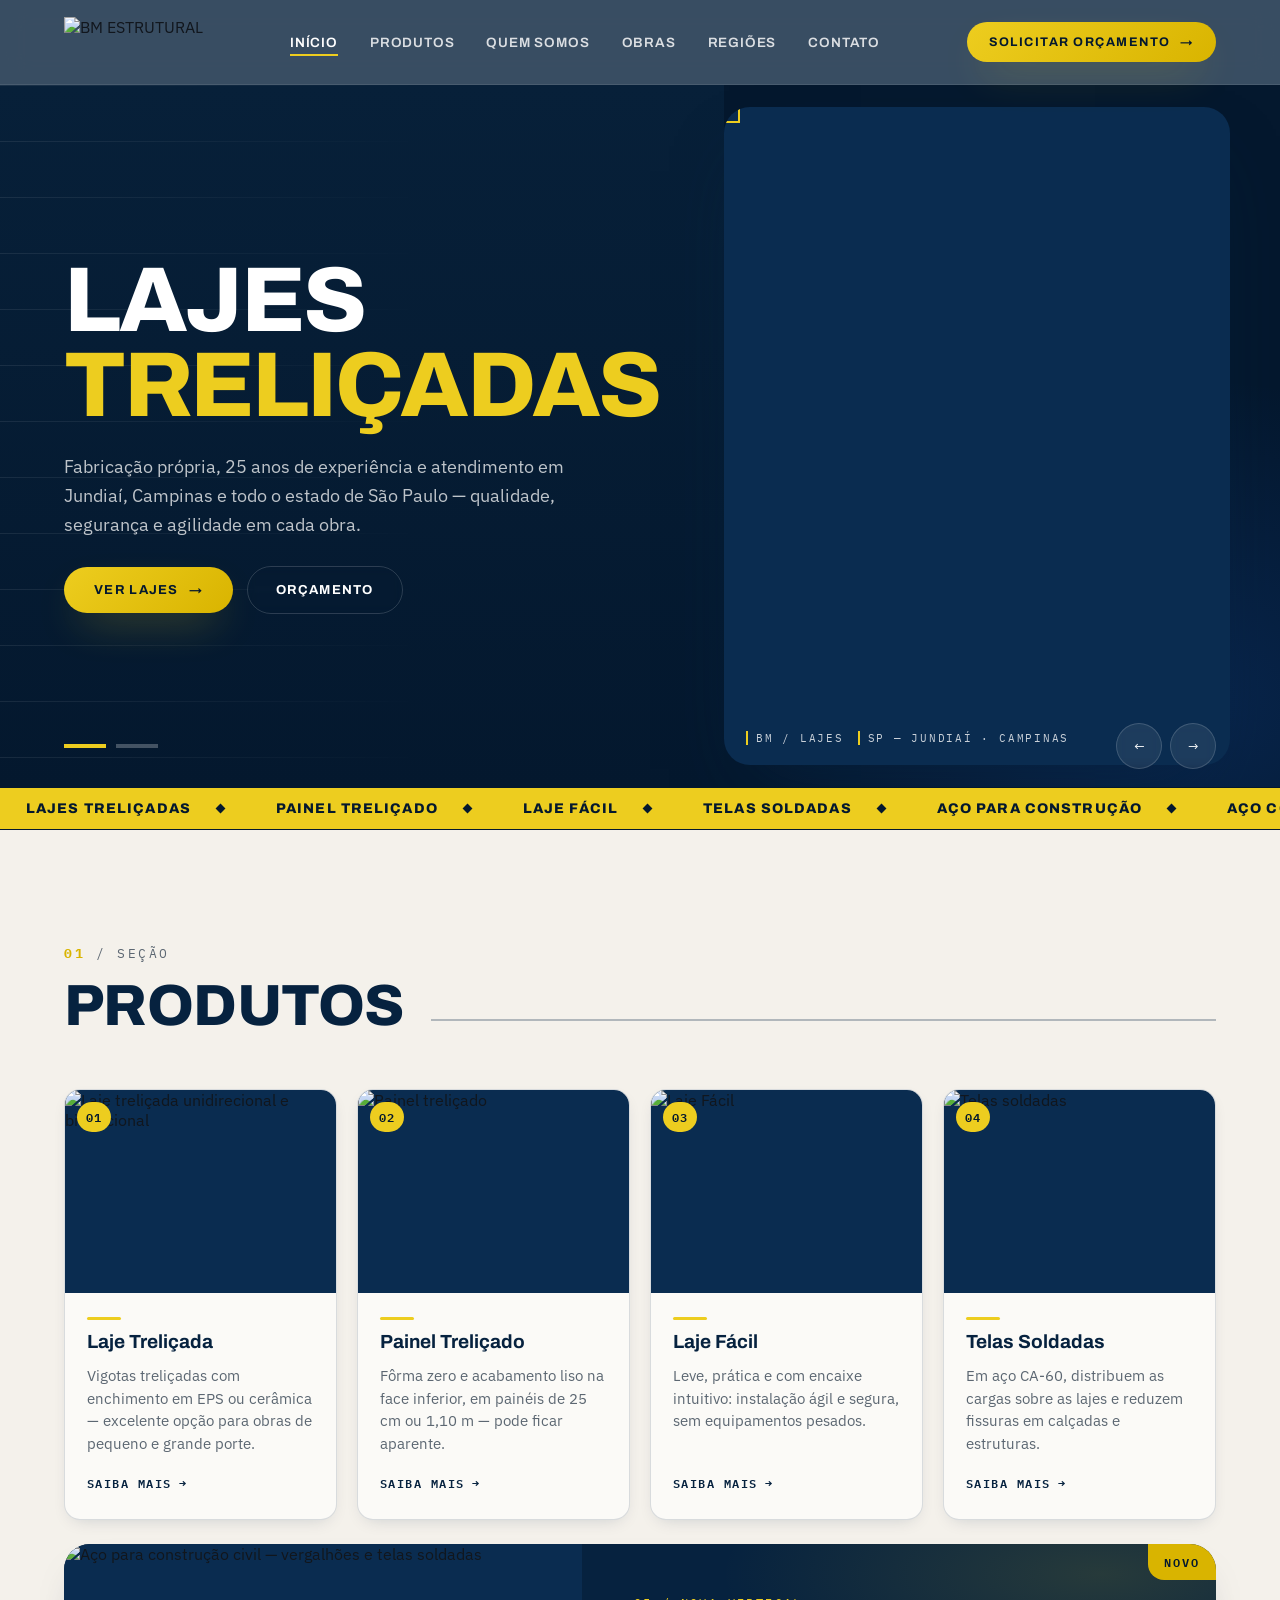
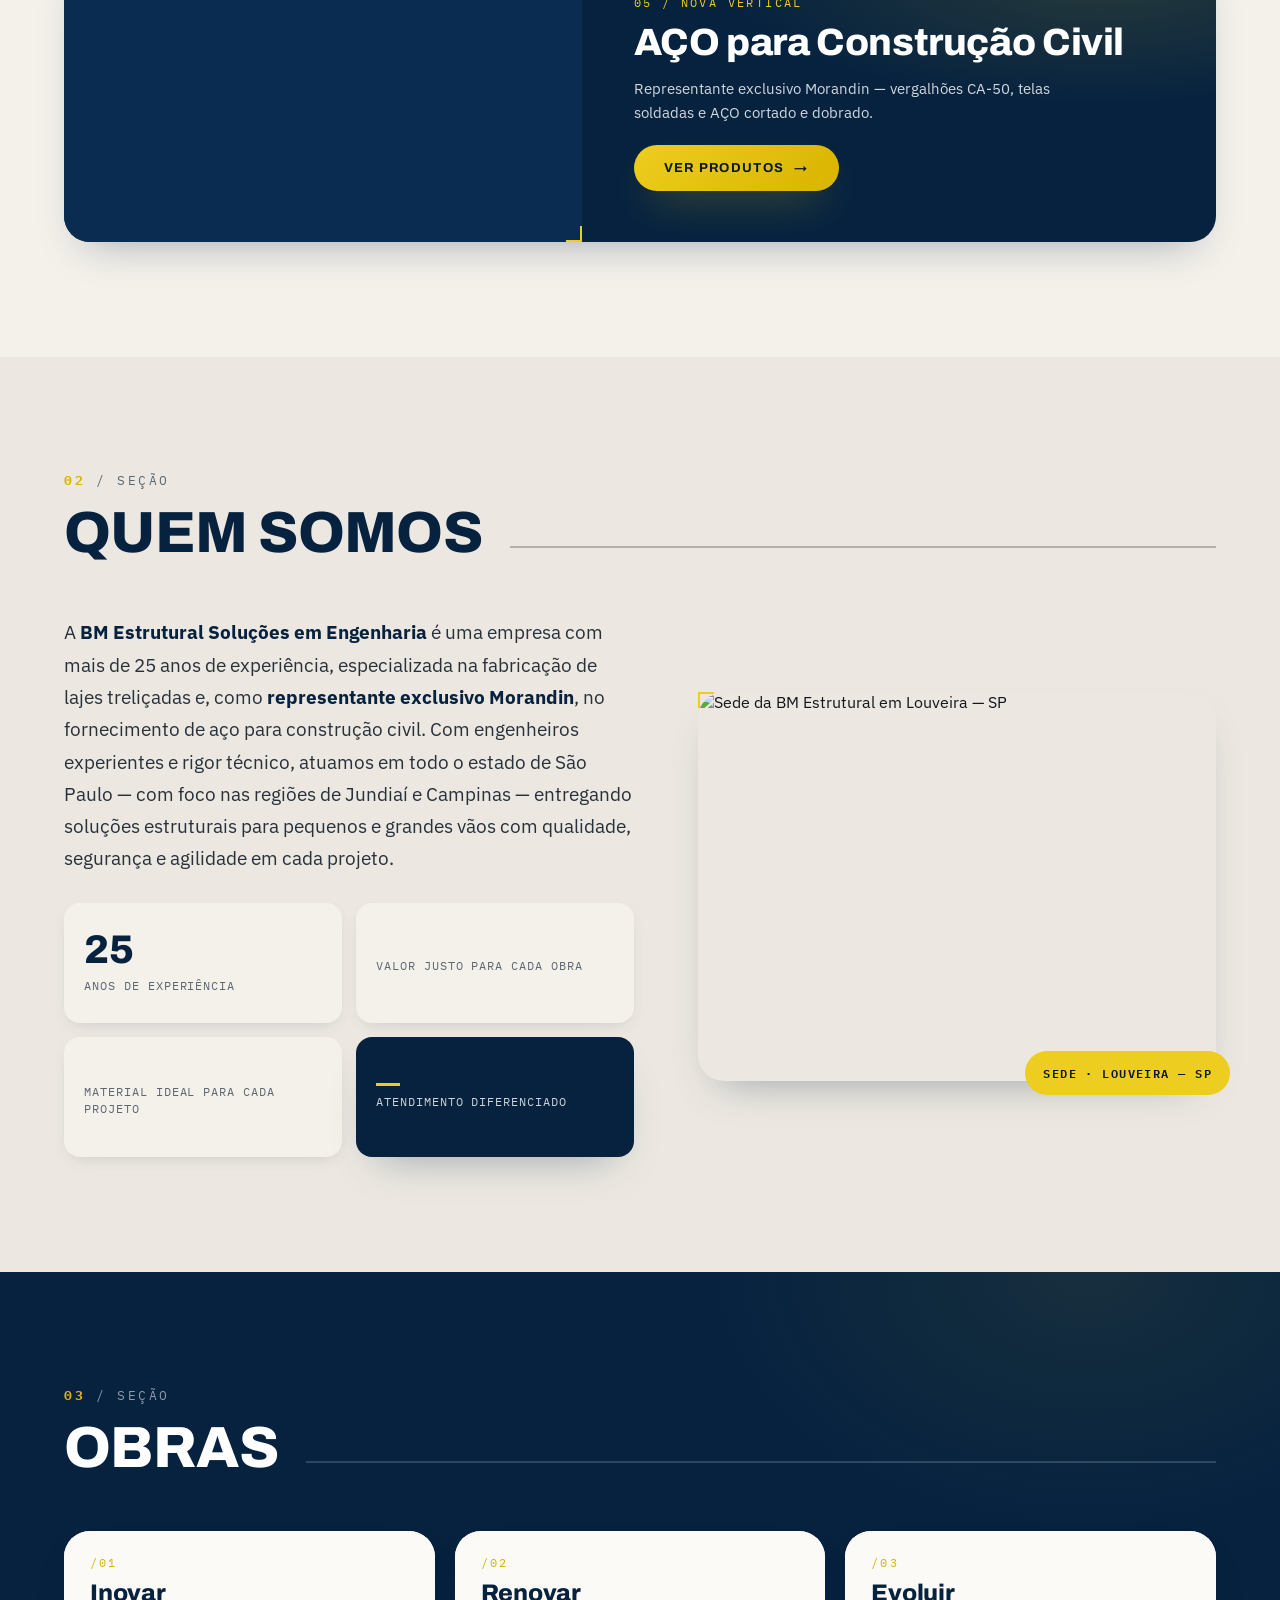
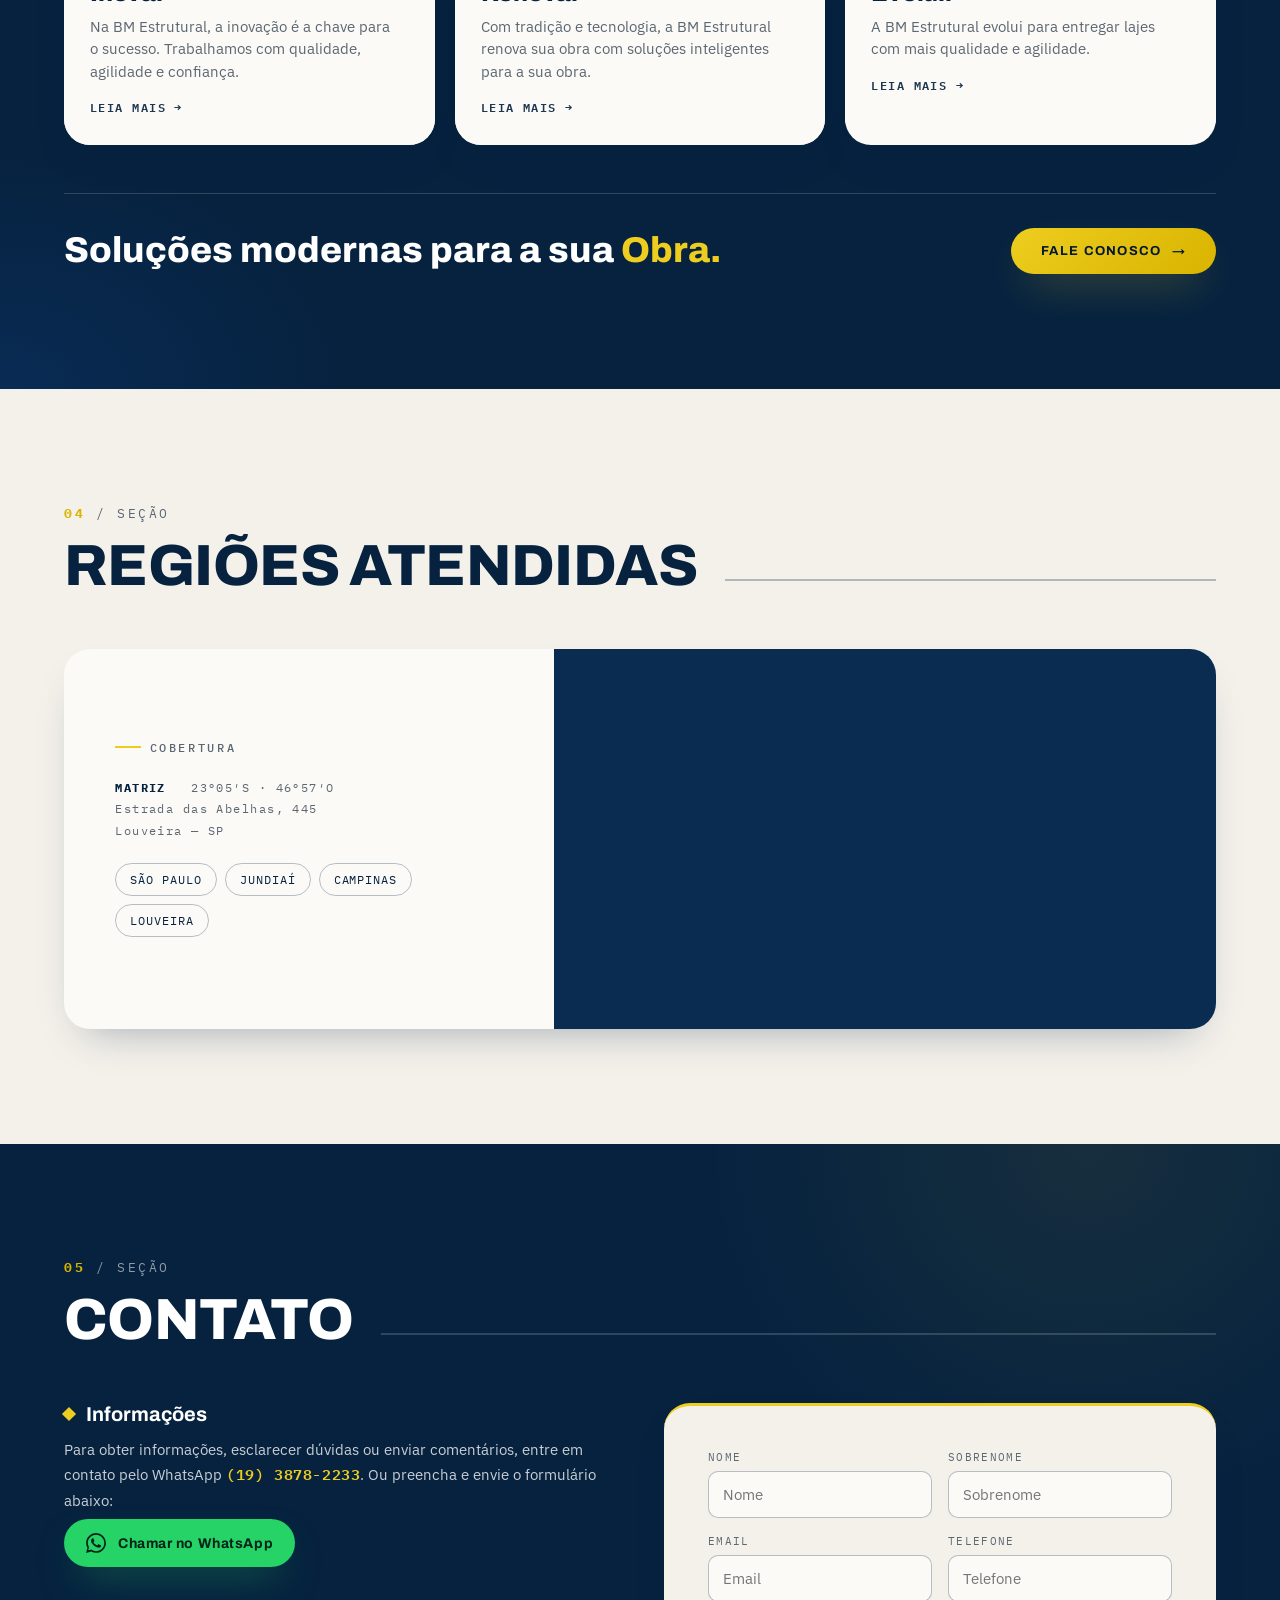
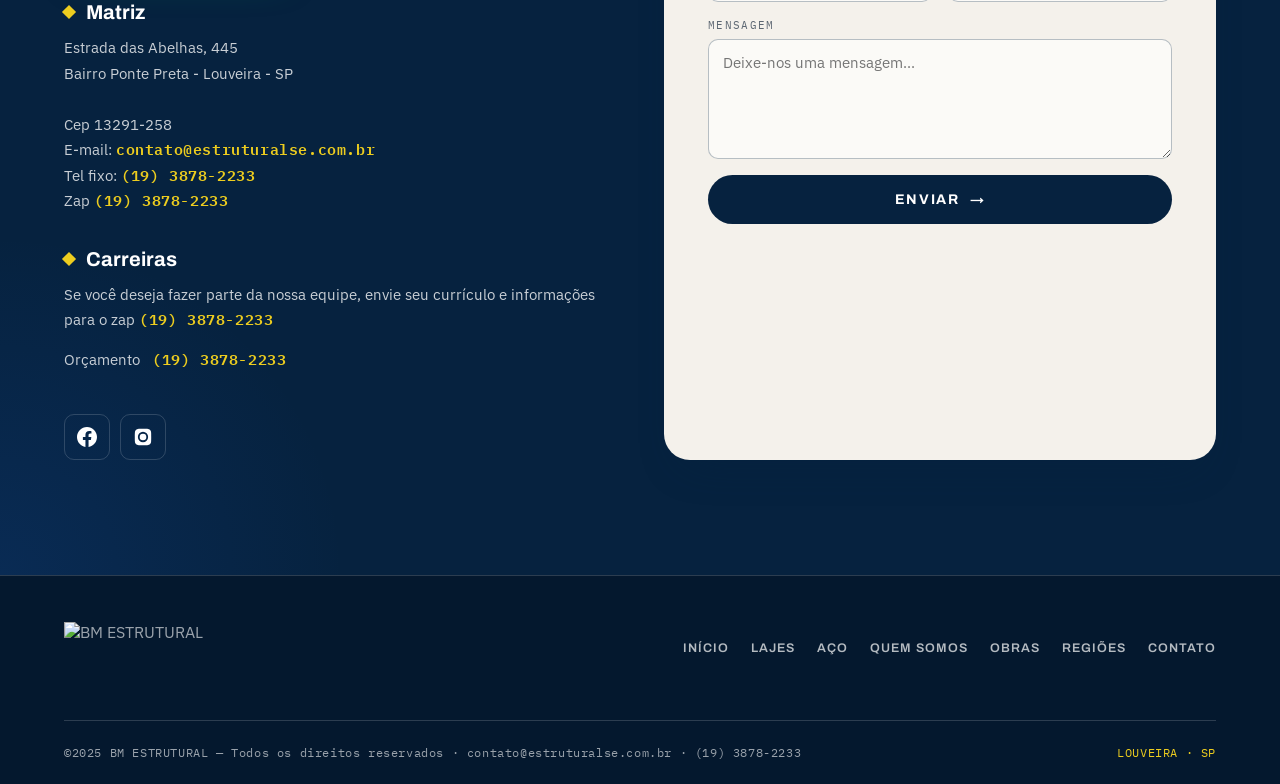
==== index.html @ cdf226da "Refactor code structure for improved readability and maintainability" ====
<!DOCTYPE html>
<html lang="pt">
<head>
<meta charset="utf-8">
<meta name="viewport" content="width=device-width, initial-scale=1">
<title>BM Estrutural | Lajes e Aço para Construção Civil — Jundiaí e Campinas</title>
<meta name="description" content="BM Estrutural Soluções em Engenharia: 25 anos fabricando lajes treliçadas e representante exclusivo Morandin de aço para construção civil. Atendimento em todo o estado de São Paulo, com foco em Jundiaí e Campinas.">
<link rel="preconnect" href="https://fonts.googleapis.com">
<link rel="preconnect" href="https://fonts.gstatic.com" crossorigin>
<link href="https://fonts.googleapis.com/css2?family=Archivo:wght@400;500;600;700;800;900&family=Archivo+Expanded:wght@700;800;900&family=IBM+Plex+Mono:wght@400;500;600&family=IBM+Plex+Sans:wght@400;500;600;700&display=swap" rel="stylesheet">
<link rel="stylesheet" href="styles/style.css">
<style>
/* ============================================================
   ESTILOS DA HOME (index) — em <style> para não tocar style.css
   ============================================================ */

/* ---- HERO com vídeo full-screen ---- */
.hero-video{
  position:relative;
  min-height:100vh;
  min-height:100svh;
  display:flex;
  align-items:center;
  overflow:hidden;
  background:var(--navy-900);
}
.hero-bg-video{
  position:absolute;
  inset:0;
  width:100%;
  height:100%;
  object-fit:cover;
  filter:saturate(0.75) brightness(0.7);
}
.hero-overlay{
  position:absolute;
  inset:0;
  background:linear-gradient(
    180deg,
    rgba(4,24,46,0.55) 0%,
    rgba(4,24,46,0.72) 60%,
    rgba(4,24,46,0.90) 100%
  );
}
.hero-content{
  position:relative;
  z-index:2;
  color:#fff;
  display:flex;
  flex-direction:column;
  gap:22px;
  padding-block:clamp(80px,12vh,140px);
}
.hero-badge{
  font-family:var(--mono);
  font-size:12px;
  font-weight:600;
  letter-spacing:.22em;
  text-transform:uppercase;
  color:var(--yellow);
  display:inline-flex;
  align-items:center;
  gap:10px;
}
.hero-badge::before{
  content:"";
  width:28px;
  height:2px;
  background:var(--yellow);
}
.hero-title{
  font-family:var(--display);
  font-weight:800;
  font-size:clamp(42px,7.5vw,100px);
  line-height:.92;
  letter-spacing:-.02em;
  max-width:14ch;
}
.hero-title .hl{ color:var(--yellow); }
.hero-sub{
  font-size:clamp(16px,1.6vw,19px);
  line-height:1.65;
  color:rgba(255,255,255,.78);
  max-width:50ch;
}
.hero-actions{
  display:flex;
  flex-wrap:wrap;
  gap:14px;
  margin-top:8px;
}
@media (max-width:560px){
  .hero-title{ font-size:clamp(36px,12vw,56px); }
}

/* ---- OBRAS: imagem no topo + texto em fundo claro abaixo ---- */
.on-navy .obra{
  background:var(--paper);
  border-radius:var(--r-lg);
  overflow:hidden;
  min-height:auto;
  display:flex;
  flex-direction:column;
  align-items:stretch;
  box-shadow:var(--sh-md);
}
.obra-img{
  position:relative;
  aspect-ratio:3/4;
  overflow:hidden;
  background:var(--navy-700);
}
.obra-img img{
  position:absolute;
  inset:0;
  width:100%;
  height:100%;
  object-fit:cover;
  filter:saturate(0.9);
  transition:transform .7s cubic-bezier(.2,.7,.2,1);
}
.obra:hover .obra-img img{ transform:scale(1.06); }
.on-navy .obra::after{ display:none; }
.on-navy .obra-body{
  position:static;
  background:var(--paper);
  color:var(--ink);
  padding:24px 26px 28px;
  gap:10px;
}
.on-navy .obra-body .n{ color:var(--yellow-deep); }
.on-navy .obra-body h3{ color:var(--navy); font-size:24px; }
.on-navy .obra-body p{ color:var(--muted); }
.on-navy .obra-body .more{ color:var(--navy); }
.on-navy .obra-body .more:hover{ color:var(--yellow-deep); }
</style>
</head>
<body>

<!-- ============================ HEADER ============================ -->
<header class="site-header" id="top">
  <div class="wrap header-inner">
    <a class="brand" href="index.html" aria-label="BM Estrutural">
      <img src="https://static.wixstatic.com/media/e9aa01_ae47d8bda54545b3a6e85fc1d8172524~mv2.png/v1/fill/w_350,h_192,al_c,q_85,enc_avif,quality_auto/LOGO%20SITE_SEM_FUNDO.png" alt="BM ESTRUTURAL">
    </a>
    <nav class="nav" id="nav">
      <a href="#top" class="active">INÍCIO</a>
      <a href="#produtos">PRODUTOS</a>
      <a href="#quem-somos">QUEM SOMOS</a>
      <a href="#obras">OBRAS</a>
      <a href="#regioes">REGIÕES</a>
      <a href="#contato">CONTATO</a>
    </nav>
    <a class="header-cta" href="https://wa.me/551938782233" target="_blank" rel="noopener">Solicitar Orçamento <span>&rarr;</span></a>
    <button class="burger" id="burger" aria-label="Menu"><span></span><span></span><span></span></button>
  </div>
</header>

<!-- mobile nav -->
<div class="mnav" id="mnav">
  <button class="mclose" id="mclose" aria-label="Fechar">&times;</button>
  <a href="#top">INÍCIO</a>
  <a href="#produtos">PRODUTOS</a>
  <a href="lajes.html">LAJES</a>
  <a href="aco.html">AÇO</a>
  <a href="#quem-somos">QUEM SOMOS</a>
  <a href="#obras">OBRAS</a>
  <a href="#regioes">REGIÕES</a>
  <a href="#contato">CONTATO</a>
  <a class="cta-line" href="https://wa.me/551938782233" target="_blank" rel="noopener">Solicitar Orçamento &rarr;</a>
</div>

<!-- ============================ BANNER ROLÁVEL ============================ -->
<section class="banner" id="banner">
  <div class="banner-track" id="track">

    <!-- SLIDE 1 — LAJES -->
    <div class="slide">
      <div class="slide-grid">
        <div class="slide-copy">
          <h1 class="slide-title">LAJES <span class="hl">TRELIÇADAS</span></h1>
          <p class="slide-sub">Fabricação própria, 25 anos de experiência e atendimento em Jundiaí, Campinas e todo o estado de São Paulo — qualidade, segurança e agilidade em cada obra.</p>
          <div class="slide-actions">
            <a class="btn-solid" href="lajes.html">Ver Lajes <span>&rarr;</span></a>
            <a class="btn-ghost" href="https://wa.me/551938782233" target="_blank" rel="noopener">Orçamento</a>
          </div>
        </div>
        <div class="slide-media ticks">
          <video
            class="slide-video"
            src="https://video.wixstatic.com/video/e9aa01_0ead27b3e69540c485024ad9b81a75a0/720p/mp4/file.mp4"
            autoplay muted loop playsinline
            poster="https://static.wixstatic.com/media/e9aa01_7f2531a2b18946e8a5536e801b9fc29f~mv2.jpg/v1/fill/w_1200,h_900,al_c,q_85,enc_avif,quality_auto/laje-trelicada-unidirecional-e-bidirecional-03.jpg"
          ></video>
          <div class="frame-meta"><span>BM / LAJES</span><span>SP — JUNDIAÍ · CAMPINAS</span></div>
        </div>
      </div>
    </div>

    <!-- SLIDE 2 — AÇO -->
    <div class="slide">
      <div class="slide-grid">
        <div class="slide-copy">
          <h1 class="slide-title">AÇO PARA <span class="hl">CONSTRUÇÃO CIVIL</span></h1>
          <p class="slide-sub">Representante exclusivo Morandin — vergalhões, telas soldadas e aço cortado e dobrado, entregues na sua obra com qualidade certificada.</p>
          <div class="slide-actions">
            <a class="btn-solid" href="aco.html">Ver Produtos de AÇO <span>&rarr;</span></a>
            <a class="btn-ghost" href="https://wa.me/551938782233" target="_blank" rel="noopener">Orçamento</a>
          </div>
        </div>
        <div class="slide-media ticks">
          <img src="https://static.wixstatic.com/media/e9aa01_6ea87fe0ab0b43cab3aceae7ac2d3e5d~mv2.jpg/v1/fill/w_1200,h_900,al_c,q_85,enc_avif,quality_auto/team-image4.jpg" alt="Telas soldadas e aço para construção civil">
          <div class="frame-meta"><span>BM / AÇO</span><span>REPRESENTANTE MORANDIN</span></div>
        </div>
      </div>
    </div>

  </div>

  <div class="banner-ui">
    <div class="dots" id="dots">
      <button class="dot active" data-i="0" aria-label="Slide 1"></button>
      <button class="dot" data-i="1" aria-label="Slide 2"></button>
    </div>
    <div class="arrows">
      <button class="arrow" id="prev" aria-label="Anterior">&larr;</button>
      <button class="arrow" id="next" aria-label="Próximo">&rarr;</button>
    </div>
  </div>
</section>

<!-- ticker -->
<div class="ticker" aria-hidden="true">
  <div class="ticker-track" id="ticker">
    <span>LAJES TRELIÇADAS</span><span>PAINEL TRELIÇADO</span><span>LAJE FÁCIL</span><span>TELAS SOLDADAS</span><span>AÇO PARA CONSTRUÇÃO</span><span>AÇO CORTADO E DOBRADO</span><span>25 ANOS DE EXPERIÊNCIA</span><span>REPRESENTANTE MORANDIN</span>
    <span>LAJES TRELIÇADAS</span><span>PAINEL TRELIÇADO</span><span>LAJE FÁCIL</span><span>TELAS SOLDADAS</span><span>AÇO PARA CONSTRUÇÃO</span><span>AÇO CORTADO E DOBRADO</span><span>25 ANOS DE EXPERIÊNCIA</span><span>REPRESENTANTE MORANDIN</span>
  </div>
</div>

<!-- ============================ PRODUTOS ============================ -->
<section class="sec on-concrete-2" id="produtos">
  <div class="wrap">
    <div class="sec-head">
      <div class="left">
        <span class="sec-idx"><b>01</b> / SEÇÃO</span>
        <h2 class="sec-title">PRODUTOS</h2>
      </div>
      <div class="sec-rule"></div>
    </div>

    <div class="prod-grid">
      <article class="prod reveal">
        <div class="prod-img"><span class="prod-num">01</span>
          <img src="https://static.wixstatic.com/media/e9aa01_7f2531a2b18946e8a5536e801b9fc29f~mv2.jpg/v1/fill/w_800,h_600,al_c,q_85,enc_avif,quality_auto/laje-trelicada-unidirecional-e-bidirecional-03.jpg" alt="Laje treliçada unidirecional e bidirecional"></div>
        <div class="prod-body">
          <h3>Laje Treliçada</h3>
          <p>Vigotas treliçadas com enchimento em EPS ou cerâmica — excelente opção para obras de pequeno e grande porte.</p>
          <a class="prod-link" href="lajes.html#laje-trelicada">Saiba mais <span class="ar">&rarr;</span></a>
        </div>
      </article>

      <article class="prod reveal d1">
        <div class="prod-img"><span class="prod-num">02</span>
          <img src="https://static.wixstatic.com/media/e9aa01_144fc9c06d66422a91927a9a026cbced~mv2.png/v1/fill/w_800,h_600,al_c,q_85,enc_avif,quality_auto/LAJE%20PAINEL.png" alt="Painel treliçado"></div>
        <div class="prod-body">
          <h3>Painel Treliçado</h3>
          <p>Fôrma zero e acabamento liso na face inferior, em painéis de 25 cm ou 1,10 m — pode ficar aparente.</p>
          <a class="prod-link" href="lajes.html#painel-trelicado">Saiba mais <span class="ar">&rarr;</span></a>
        </div>
      </article>

      <article class="prod reveal d2">
        <div class="prod-img"><span class="prod-num">03</span>
          <img src="https://static.wixstatic.com/media/e9aa01_2a4aef17c318401c83b389cd4fd10634~mv2.png/v1/fill/w_800,h_600,al_c,q_85,enc_avif,quality_auto/FACIL.png" alt="Laje Fácil"></div>
        <div class="prod-body">
          <h3>Laje Fácil</h3>
          <p>Leve, prática e com encaixe intuitivo: instalação ágil e segura, sem equipamentos pesados.</p>
          <a class="prod-link" href="lajes.html#laje-facil">Saiba mais <span class="ar">&rarr;</span></a>
        </div>
      </article>

      <article class="prod reveal d3">
        <div class="prod-img"><span class="prod-num">04</span>
          <img src="https://static.wixstatic.com/media/e9aa01_6ea87fe0ab0b43cab3aceae7ac2d3e5d~mv2.jpg/v1/fill/w_800,h_600,al_c,q_85,enc_avif,quality_auto/team-image4.jpg" alt="Telas soldadas"></div>
        <div class="prod-body">
          <h3>Telas Soldadas</h3>
          <p>Em aço CA-60, distribuem as cargas sobre as lajes e reduzem fissuras em calçadas e estruturas.</p>
          <a class="prod-link" href="lajes.html#telas">Saiba mais <span class="ar">&rarr;</span></a>
        </div>
      </article>
    </div>

    <!-- destaque: nova vertical AÇO -->
    <article class="prod-aco reveal">
      <span class="prod-badge">NOVO</span>
      <div class="prod-aco-media ticks">
        <img src="https://static.wixstatic.com/media/e9aa01_6ea87fe0ab0b43cab3aceae7ac2d3e5d~mv2.jpg/v1/fill/w_900,h_700,al_c,q_85,enc_avif,quality_auto/team-image4.jpg" alt="Aço para construção civil — vergalhões e telas soldadas">
      </div>
      <div class="prod-aco-body">
        <span class="prod-aco-idx">05 / NOVA VERTICAL</span>
        <h3>AÇO para Construção Civil</h3>
        <p>Representante exclusivo Morandin — vergalhões CA-50, telas soldadas e AÇO cortado e dobrado.</p>
        <a class="btn-solid" href="aco.html">Ver Produtos <span>&rarr;</span></a>
      </div>
    </article>
  </div>
</section>

<!-- ============================ QUEM SOMOS ============================ -->
<section class="sec" id="quem-somos">
  <div class="wrap">
    <div class="sec-head">
      <div class="left">
        <span class="sec-idx"><b>02</b> / SEÇÃO</span>
        <h2 class="sec-title">QUEM SOMOS</h2>
      </div>
      <div class="sec-rule"></div>
    </div>

    <div class="about-grid">
      <div class="about-copy">
        <p class="lead reveal">A <b>BM Estrutural Soluções em Engenharia</b> é uma empresa com mais de 25 anos de experiência, especializada na fabricação de lajes treliçadas e, como <b>representante exclusivo Morandin</b>, no fornecimento de aço para construção civil. Com engenheiros experientes e rigor técnico, atuamos em todo o estado de São Paulo — com foco nas regiões de Jundiaí e Campinas — entregando soluções estruturais para pequenos e grandes vãos com qualidade, segurança e agilidade em cada projeto.</p>
        <div class="stats reveal d1">
          <div class="stat"><span class="big">25</span><span class="lbl">Anos de Experiência</span></div>
          <div class="stat"><div class="mk"></div><span class="lbl">Valor Justo para cada Obra</span></div>
          <div class="stat"><div class="mk"></div><span class="lbl">Material ideal para cada Projeto</span></div>
          <div class="stat accent"><div class="mk"></div><span class="lbl">Atendimento Diferenciado</span></div>
        </div>
      </div>
      <div class="about-media reveal d2 ticks">
        <img src="https://static.wixstatic.com/media/e9aa01_0f21dc1412ea4eb7962c4f82598c3d0c~mv2.jpg/v1/fill/w_1100,h_825,al_c,q_85,enc_avif,quality_auto/about-image_edited.jpg" alt="Sede da BM Estrutural em Louveira — SP">
        <span class="badge">SEDE · LOUVEIRA — SP</span>
      </div>
    </div>
  </div>
</section>

<!-- ============================ OBRAS ============================ -->
<section class="sec on-navy" id="obras">
  <div class="wrap">
    <div class="sec-head">
      <div class="left">
        <span class="sec-idx"><b>03</b> / SEÇÃO</span>
        <h2 class="sec-title">OBRAS</h2>
      </div>
      <div class="sec-rule"></div>
    </div>

    <div class="obras-grid">
      <article class="obra reveal">
        <img src="https://static.wixstatic.com/media/e9aa01_ff613288d5854aed8b9f62fb353d37e6~mv2.png/v1/crop/x_7,y_0,w_595,h_733/fill/w_600,h_740,al_c,q_85,enc_avif,quality_auto/1.png" alt="Inovar">
        <div class="obra-body">
          <span class="n">/01</span>
          <h3>Inovar</h3>
          <p>Na BM Estrutural, a inovação é a chave para o sucesso. Trabalhamos com qualidade, agilidade e confiança.</p>
          <a class="more" href="#contato">Leia mais &rarr;</a>
        </div>
      </article>

      <article class="obra reveal d1">
        <img src="https://static.wixstatic.com/media/e9aa01_f83e9d99d41247e49c2555263e02933e~mv2.png/v1/crop/x_121,y_0,w_693,h_854/fill/w_600,h_740,al_c,q_85,enc_avif,quality_auto/2.png" alt="Renovar">
        <div class="obra-body">
          <span class="n">/02</span>
          <h3>Renovar</h3>
          <p>Com tradição e tecnologia, a BM Estrutural renova sua obra com soluções inteligentes para a sua obra.</p>
          <a class="more" href="#contato">Leia mais &rarr;</a>
        </div>
      </article>

      <article class="obra reveal d2">
        <img src="https://static.wixstatic.com/media/e9aa01_ebe5f9f6d71148a39f2510c1b531b08d~mv2.png/v1/crop/x_57,y_0,w_689,h_849/fill/w_600,h_740,al_c,q_85,enc_avif,quality_auto/3.png" alt="Evoluir">
        <div class="obra-body">
          <span class="n">/03</span>
          <h3>Evoluir</h3>
          <p>A BM Estrutural evolui para entregar lajes com mais qualidade e agilidade.</p>
          <a class="more" href="#contato">Leia mais &rarr;</a>
        </div>
      </article>
    </div>

    <div class="obras-tag reveal">
      <div class="big">Soluções modernas para a sua <em>Obra.</em></div>
      <a class="btn-solid" href="https://wa.me/551938782233" target="_blank" rel="noopener">Fale conosco <span>&rarr;</span></a>
    </div>
  </div>
</section>

<!-- ============================ REGIÕES ============================ -->
<section class="sec on-concrete-2" id="regioes">
  <div class="wrap">
    <div class="sec-head">
      <div class="left">
        <span class="sec-idx"><b>04</b> / SEÇÃO</span>
        <h2 class="sec-title">REGIÕES ATENDIDAS</h2>
      </div>
      <div class="sec-rule"></div>
    </div>

    <div class="reg-grid reveal">
      <div class="reg-info">
        <span class="kicker">Cobertura</span>
        <div class="reg-coord">
          <b>MATRIZ</b> &nbsp; 23°05′S · 46°57′O<br>
          Estrada das Abelhas, 445<br>
          Louveira — SP
        </div>
        <div class="reg-chips">
          <span class="reg-chip">São Paulo</span>
          <span class="reg-chip">Jundiaí</span>
          <span class="reg-chip">Campinas</span>
          <span class="reg-chip">Louveira</span>
        </div>
      </div>
      <div class="reg-map">
        <iframe loading="lazy" title="Região atendida" src="https://www.google.com/maps?q=Louveira,+SP&z=10&output=embed"></iframe>
      </div>
    </div>
  </div>
</section>

<!-- ============================ CONTATO ============================ -->
<section class="sec on-navy" id="contato">
  <div class="wrap">
    <div class="sec-head">
      <div class="left">
        <span class="sec-idx"><b>05</b> / SEÇÃO</span>
        <h2 class="sec-title">CONTATO</h2>
      </div>
      <div class="sec-rule"></div>
    </div>

    <div class="contact-grid">
      <div class="contact-info">
        <div class="info-block reveal">
          <h3>Informações</h3>
          <p>Para obter informações, esclarecer dúvidas ou enviar comentários, entre em contato pelo WhatsApp <span class="phone">(19) 3878-2233</span>. Ou preencha e envie o formulário abaixo:</p>
          <a class="whats" href="https://wa.me/551938782233" target="_blank" rel="noopener">
            <svg viewBox="0 0 24 24" fill="currentColor"><path d="M.057 24l1.687-6.163a11.867 11.867 0 01-1.587-5.946C.16 5.335 5.495 0 12.05 0a11.817 11.817 0 018.413 3.488 11.824 11.824 0 013.48 8.414c-.003 6.557-5.338 11.892-11.893 11.892a11.9 11.9 0 01-5.688-1.448L.057 24zm6.597-3.807c1.676.995 3.276 1.591 5.392 1.592 5.448 0 9.886-4.434 9.889-9.885.002-5.462-4.415-9.89-9.881-9.892-5.452 0-9.887 4.434-9.889 9.884a9.86 9.86 0 001.51 5.26l-.999 3.648 3.978-1.107zm11.387-5.464c-.074-.124-.272-.198-.57-.347-.297-.149-1.758-.868-2.031-.967-.272-.099-.47-.149-.669.149-.198.297-.768.967-.941 1.165-.173.198-.347.223-.644.074-.297-.149-1.255-.462-2.39-1.475-.883-.788-1.48-1.761-1.653-2.059-.173-.297-.018-.458.13-.606.134-.133.297-.347.446-.521.151-.172.2-.296.3-.495.099-.198.05-.372-.025-.521-.075-.148-.669-1.611-.916-2.206-.242-.579-.487-.501-.669-.51l-.57-.01c-.198 0-.52.074-.792.372-.272.297-1.04 1.016-1.04 2.479 0 1.462 1.065 2.875 1.213 3.074.149.198 2.096 3.2 5.077 4.487.709.306 1.262.489 1.694.626.712.226 1.36.194 1.872.118.571-.085 1.758-.719 2.006-1.413.248-.695.248-1.29.173-1.414z"/></svg>
            Chamar no WhatsApp
          </a>
        </div>

        <div class="info-block reveal d1">
          <h3>Matriz</h3>
          <p>Estrada das Abelhas, 445<br>
          Bairro Ponte Preta - Louveira - SP<br><br>
          Cep 13291-258<br>
          E-mail: <span class="phone">contato@estruturalse.com.br</span><br>
          Tel fixo: <span class="phone">(19) 3878-2233</span><br>
          Zap <span class="phone">(19) 3878-2233</span></p>
        </div>

        <div class="info-block reveal d2">
          <h3>Carreiras</h3>
          <p>Se você deseja fazer parte da nossa equipe, envie seu currículo e informações para o zap <span class="phone">(19) 3878-2233</span></p>
          <p style="margin-top:14px">Orçamento &nbsp; <span class="phone">(19) 3878-2233</span></p>
        </div>

        <div class="social reveal d2">
          <a href="https://www.facebook.com/" target="_blank" rel="noopener" aria-label="FACEBOOK">
            <svg viewBox="0 0 24 24" fill="currentColor"><path d="M24 12.07C24 5.4 18.63 0 12 0S0 5.4 0 12.07c0 6.02 4.39 11.01 10.13 11.93v-8.44H7.08v-3.49h3.05V9.41c0-3.02 1.79-4.69 4.53-4.69 1.31 0 2.68.24 2.68.24v2.97h-1.51c-1.49 0-1.96.93-1.96 1.89v2.25h3.33l-.53 3.49h-2.8V24C19.61 23.08 24 18.09 24 12.07z"/></svg>
          </a>
          <a href="https://www.instagram.com/bmestrutural" target="_blank" rel="noopener" aria-label="INSTAGRAM @bmestrutural">
            <svg viewBox="0 0 24 24" fill="currentColor"><path d="M12 2.16c3.2 0 3.58.01 4.85.07 1.17.05 1.8.25 2.23.41.56.22.96.48 1.38.9.42.42.68.82.9 1.38.16.42.36 1.06.41 2.23.06 1.27.07 1.65.07 4.85s-.01 3.58-.07 4.85c-.05 1.17-.25 1.8-.41 2.23-.22.56-.48.96-.9 1.38-.42.42-.82.68-1.38.9-.42.16-1.06.36-2.23.41-1.27.06-1.65.07-4.85.07s-3.58-.01-4.85-.07c-1.17-.05-1.8-.25-2.23-.41a3.7 3.7 0 01-1.38-.9 3.7 3.7 0 01-.9-1.38c-.16-.42-.36-1.06-.41-2.23C2.17 15.58 2.16 15.2 2.16 12s.01-3.58.07-4.85c.05-1.17.25-1.8.41-2.23.22-.56.48-.96.9-1.38.42-.42.82-.68 1.38-.9.42-.16 1.06-.36 2.23-.41C8.42 2.17 8.8 2.16 12 2.16zm0 3.68A6.16 6.16 0 1018.16 12 6.16 6.16 0 0012 5.84zm0 10.16A4 4 0 1116 12a4 4 0 01-4 4zm6.4-10.4a1.44 1.44 0 11-1.44-1.44 1.44 1.44 0 011.44 1.44z"/></svg>
          </a>
        </div>
      </div>

      <form class="form reveal d1" id="contact-form" novalidate>
        <div class="frow">
          <div class="field"><label for="nome">Nome</label><input id="nome" type="text" placeholder="Nome"></div>
          <div class="field"><label for="sobrenome">Sobrenome</label><input id="sobrenome" type="text" placeholder="Sobrenome"></div>
        </div>
        <div class="frow">
          <div class="field"><label for="email">Email</label><input id="email" type="email" placeholder="Email"></div>
          <div class="field"><label for="telefone">Telefone</label><input id="telefone" type="tel" placeholder="Telefone"></div>
        </div>
        <div class="field full"><label for="msg">Mensagem</label><textarea id="msg" placeholder="Deixe-nos uma mensagem..."></textarea></div>
        <button type="submit" class="form-submit">Enviar <span>&rarr;</span></button>
        <div class="form-note" id="form-note"></div>
      </form>
    </div>
  </div>
</section>

<!-- ============================ FOOTER ============================ -->
<footer class="site-footer">
  <div class="wrap">
    <div class="footer-top">
      <img src="https://static.wixstatic.com/media/e9aa01_ae47d8bda54545b3a6e85fc1d8172524~mv2.png/v1/fill/w_350,h_192,al_c,q_85,enc_avif,quality_auto/LOGO%20SITE_SEM_FUNDO.png" alt="BM ESTRUTURAL">
      <nav class="footer-nav">
        <a href="index.html">INÍCIO</a>
        <a href="lajes.html">LAJES</a>
        <a href="aco.html">AÇO</a>
        <a href="#quem-somos">QUEM SOMOS</a>
        <a href="#obras">OBRAS</a>
        <a href="#regioes">REGIÕES</a>
        <a href="#contato">CONTATO</a>
      </nav>
    </div>
    <div class="footer-bot">
      <span>©2025 BM ESTRUTURAL — Todos os direitos reservados · contato@estruturalse.com.br · (19) 3878-2233</span>
      <span class="badge-y">LOUVEIRA · SP</span>
    </div>
  </div>
</footer>

<script src="scripts/app.js"></script>
</body>
</html>
---- styles/style.css ----
/* ============================================================
   BM ESTRUTURAL — Repaginação industrial moderna
   Azul-marinho + amarelo sobre concreto. Cantos retos,
   réguas finas, rótulos técnicos monoespaçados.
   ============================================================ */

:root{
  --navy:#06223F;
  --navy-700:#0A2C50;
  --navy-800:#072039;
  --navy-900:#04182E;
  --yellow:#EDCD1F;
  --yellow-deep:#D9B400;
  --concrete:#ECE8E1;
  --concrete-2:#F4F1EB;
  --paper:#FBFAF7;
  --ink:#11161D;
  --muted:#5C6772;
  --line:rgba(6,34,63,.14);
  --line-strong:rgba(6,34,63,.28);
  --line-light:rgba(255,255,255,.16);
  --display:'Archivo Expanded','Archivo',system-ui,sans-serif;
  --head:'Archivo',system-ui,sans-serif;
  --body:'IBM Plex Sans',system-ui,sans-serif;
  --mono:'IBM Plex Mono',ui-monospace,monospace;
  --maxw:1280px;
  --gut:clamp(20px,5vw,72px);
}

*{box-sizing:border-box;margin:0;padding:0}
html{scroll-behavior:smooth}
body{
  font-family:var(--body);
  color:var(--ink);
  background:var(--concrete);
  -webkit-font-smoothing:antialiased;
  text-rendering:optimizeLegibility;
  overflow-x:hidden;
}
img{display:block;max-width:100%}
a{color:inherit;text-decoration:none}
button{font-family:inherit;cursor:pointer}

.wrap{max-width:var(--maxw);margin:0 auto;padding-inline:var(--gut)}

/* ---- shared type ---- */
.mono{font-family:var(--mono);font-weight:500;letter-spacing:.14em;text-transform:uppercase}
.kicker{
  font-family:var(--mono);font-size:12px;font-weight:500;letter-spacing:.22em;
  text-transform:uppercase;color:var(--muted);display:inline-flex;align-items:center;gap:.7em;
}
.kicker::before{content:"";width:26px;height:2px;background:var(--yellow)}
.kicker.on-dark{color:rgba(255,255,255,.62)}

.display{font-family:var(--display);font-weight:800;line-height:.96;letter-spacing:-.01em}

/* technical L-corner ticks */
.ticks{position:relative}
.ticks::before,.ticks::after{
  content:"";position:absolute;width:14px;height:14px;pointer-events:none;
}
.ticks::before{top:0;left:0;border-top:2px solid var(--yellow);border-left:2px solid var(--yellow)}
.ticks::after{bottom:0;right:0;border-bottom:2px solid var(--yellow);border-right:2px solid var(--yellow)}

/* ============================================================
   HEADER
   ============================================================ */
.site-header{
  position:sticky;top:0;z-index:60;
  background:var(--navy);
  border-bottom:1px solid var(--line-light);
  transition:box-shadow .3s ease;
}
.site-header.scrolled{box-shadow:0 14px 40px -18px rgba(0,0,0,.6)}
.header-inner{display:flex;align-items:center;justify-content:space-between;gap:24px;height:84px}
.brand{display:flex;align-items:center;gap:14px}
.brand img{height:50px;width:auto}
.nav{display:flex;align-items:center;gap:4px}
.nav a{
  font-family:var(--head);font-size:13.5px;font-weight:600;letter-spacing:.06em;
  text-transform:uppercase;color:rgba(255,255,255,.82);
  padding:10px 14px;position:relative;transition:color .2s;
}
.nav a::after{
  content:"";position:absolute;left:14px;right:14px;bottom:4px;height:2px;
  background:var(--yellow);transform:scaleX(0);transform-origin:left;transition:transform .25s ease;
}
.nav a:hover,.nav a.active{color:#fff}
.nav a:hover::after,.nav a.active::after{transform:scaleX(1)}
.header-cta{
  font-family:var(--head);font-size:12.5px;font-weight:700;letter-spacing:.12em;text-transform:uppercase;
  background:var(--yellow);color:var(--navy-900);padding:13px 22px;
  border:0;transition:background .2s,transform .2s;white-space:nowrap;
  display:inline-flex;align-items:center;gap:9px;text-decoration:none;
}
.header-cta:hover{background:#fff;transform:translateY(-1px)}
.burger{display:none;flex-direction:column;gap:5px;background:none;border:0;padding:8px}
.burger span{width:24px;height:2px;background:#fff;display:block;transition:.3s}

/* ============================================================
   HERO BANNER (rolável)
   ============================================================ */
.banner{position:relative;background:var(--navy-900);overflow:hidden}
.banner-track{display:flex;transition:transform .7s cubic-bezier(.7,.01,.2,1)}
.slide{min-width:100%;position:relative}
.slide-grid{
  display:grid;grid-template-columns:1.05fr .95fr;align-items:stretch;
  min-height:min(78vh,720px);
}
.slide-copy{
  padding:clamp(40px,6vw,84px) var(--gut);
  display:flex;flex-direction:column;justify-content:center;gap:26px;
  background:
    linear-gradient(180deg,var(--navy-800),var(--navy-900));
  position:relative;
}
.slide-copy::before{
  content:"";position:absolute;inset:0;pointer-events:none;
  background-image:linear-gradient(var(--line-light) 1px,transparent 1px);
  background-size:100% 56px;opacity:.5;mask-image:linear-gradient(90deg,#000,transparent 60%);
}
.slide-index{
  font-family:var(--mono);font-size:13px;letter-spacing:.2em;color:rgba(255,255,255,.5);
  display:flex;align-items:center;gap:14px;position:relative;
}
.slide-index b{color:var(--yellow);font-weight:600}
.slide-index .ln{flex:1;max-width:120px;height:1px;background:var(--line-light)}
.slide-title{
  font-family:var(--display);font-weight:800;color:#fff;
  font-size:clamp(40px,7.2vw,92px);line-height:.92;letter-spacing:-.015em;position:relative;
}
.slide-title .hl{color:var(--yellow);display:block}
.slide-sub{
  font-size:clamp(15px,1.5vw,18px);line-height:1.6;color:rgba(255,255,255,.74);
  max-width:46ch;position:relative;
}
.slide-actions{display:flex;flex-wrap:wrap;gap:14px;align-items:center;position:relative}
.btn-solid{
  font-family:var(--head);font-size:13px;font-weight:700;letter-spacing:.1em;text-transform:uppercase;
  background:var(--yellow);color:var(--navy-900);padding:16px 30px;display:inline-flex;align-items:center;gap:10px;
  border:0;transition:transform .2s,background .2s;
}
.btn-solid:hover{background:#fff;transform:translateY(-2px)}
.btn-ghost{
  font-family:var(--head);font-size:13px;font-weight:700;letter-spacing:.1em;text-transform:uppercase;
  color:#fff;padding:16px 28px;border:1px solid var(--line-light);display:inline-flex;align-items:center;gap:10px;
  transition:border-color .2s,background .2s;
}
.btn-ghost:hover{border-color:var(--yellow);background:rgba(237,205,31,.08)}

.slide-media{position:relative;overflow:hidden;background:var(--navy-700)}
.slide-media img{width:100%;height:100%;object-fit:cover;filter:saturate(.85) contrast(1.05)}
.slide-video{
  width:100%;height:100%;object-fit:cover;display:block;border-radius:inherit;
  filter:saturate(.85) contrast(1.05);
}
.slide-media::after{
  content:"";position:absolute;inset:0;
  background:linear-gradient(115deg,rgba(6,34,63,.78) 0%,rgba(6,34,63,.22) 42%,rgba(6,34,63,.05) 100%);
}
.slide-media .frame-meta{
  position:absolute;left:22px;bottom:20px;z-index:2;
  font-family:var(--mono);font-size:11px;letter-spacing:.16em;color:rgba(255,255,255,.78);
  display:flex;gap:14px;
}
.slide-media .frame-meta span{border-left:2px solid var(--yellow);padding-left:8px}

/* banner controls */
.banner-ui{
  position:absolute;left:0;right:0;bottom:0;z-index:5;
  display:flex;align-items:center;justify-content:space-between;
  padding:18px var(--gut);pointer-events:none;
}
.dots{display:flex;gap:10px;pointer-events:auto}
.dot{
  width:42px;height:4px;background:rgba(255,255,255,.25);border:0;padding:0;position:relative;overflow:hidden;
}
.dot.active{background:rgba(255,255,255,.35)}
.dot.active::after{
  content:"";position:absolute;inset:0;background:var(--yellow);transform-origin:left;
  animation:fill 6s linear forwards;
}
.banner.paused .dot.active::after{animation-play-state:paused}
@keyframes fill{from{transform:scaleX(0)}to{transform:scaleX(1)}}
.arrows{display:flex;gap:8px;pointer-events:auto}
.arrow{
  width:46px;height:46px;background:rgba(255,255,255,.08);border:1px solid var(--line-light);
  color:#fff;display:grid;place-items:center;transition:.2s;backdrop-filter:blur(4px);
}
.arrow:hover{background:var(--yellow);color:var(--navy-900);border-color:var(--yellow)}

/* marquee ticker under banner */
.ticker{background:var(--yellow);color:var(--navy-900);overflow:hidden;border-block:1px solid var(--navy-900)}
.ticker-track{display:flex;gap:0;white-space:nowrap;animation:scroll-x 26s linear infinite;will-change:transform}
.ticker-track span{
  font-family:var(--head);font-weight:800;font-size:14px;letter-spacing:.08em;text-transform:uppercase;
  padding:13px 26px;display:inline-flex;align-items:center;gap:26px;
}
.ticker-track span::after{content:"";width:7px;height:7px;background:var(--navy-900);transform:rotate(45deg)}
@keyframes scroll-x{from{transform:translateX(0)}to{transform:translateX(-50%)}}

/* ============================================================
   SECTION SHELL
   ============================================================ */
section{position:relative}
.sec{padding-block:clamp(80px,9vw,128px)}
.sec-head{display:flex;align-items:flex-end;justify-content:space-between;gap:28px;margin-bottom:54px;flex-wrap:wrap}
.sec-head .left{display:flex;flex-direction:column;gap:16px}
.sec-idx{font-family:var(--mono);font-size:13px;letter-spacing:.2em;color:var(--muted)}
.sec-idx b{color:var(--yellow-deep)}
.sec-title{
  font-family:var(--display);font-weight:800;letter-spacing:-.01em;line-height:.98;
  font-size:clamp(32px,4.6vw,58px);color:var(--navy);
}
.sec-rule{height:2px;background:var(--line-strong);flex:1;min-width:60px;margin-bottom:14px}

.on-navy{background:var(--navy);color:#fff}
.on-navy .sec-title{color:#fff}
.on-navy .sec-idx{color:rgba(255,255,255,.55)}
.on-navy .sec-rule{background:var(--line-light)}
.on-concrete-2{background:var(--concrete-2)}

/* ============================================================
   PRODUTOS
   ============================================================ */
.prod-grid{display:grid;grid-template-columns:repeat(4,1fr);gap:2px;background:var(--line)}
.prod{
  background:var(--paper);display:flex;flex-direction:column;position:relative;
  transition:transform .3s ease, box-shadow .3s ease;
}
.prod:hover{transform:translateY(-6px);box-shadow:0 26px 50px -28px rgba(6,34,63,.5);z-index:2}
.prod-img{position:relative;aspect-ratio:4/3;overflow:hidden;background:var(--navy-700)}
.prod-img img{width:100%;height:100%;object-fit:cover;transition:transform .6s ease}
.prod:hover .prod-img img{transform:scale(1.06)}
.prod-num{
  position:absolute;top:12px;left:12px;z-index:2;
  font-family:var(--mono);font-size:12px;font-weight:600;letter-spacing:.1em;color:var(--navy-900);
  background:var(--yellow);padding:5px 9px;
}
.prod-body{padding:24px 22px 26px;display:flex;flex-direction:column;gap:12px;flex:1;border-top:2px solid var(--navy)}
.prod-body h3{font-family:var(--head);font-weight:700;font-size:19px;line-height:1.15;color:var(--navy)}
.prod-body p{font-size:14.5px;line-height:1.55;color:var(--muted);flex:1}
.prod-link{
  font-family:var(--mono);font-size:12px;font-weight:600;letter-spacing:.12em;text-transform:uppercase;
  color:var(--navy);display:inline-flex;align-items:center;gap:8px;margin-top:6px;
}
.prod-link .ar{transition:transform .25s}
.prod:hover .prod-link .ar{transform:translateX(5px)}
.prod-link:hover{color:var(--yellow-deep)}

/* destaque AÇO — nova vertical (card horizontal sob o grid) */
.prod-aco{
  position:relative;display:grid;grid-template-columns:.9fr 1.1fr;align-items:stretch;
  margin-top:24px;background:var(--navy);overflow:hidden;
  border-top:2px solid var(--yellow);
}
.prod-aco .prod-badge{
  position:absolute;top:0;right:0;z-index:3;
  font-family:var(--mono);font-size:12px;font-weight:600;letter-spacing:.16em;text-transform:uppercase;
  color:var(--navy-900);background:var(--yellow-deep);padding:8px 16px;
}
.prod-aco-media{position:relative;min-height:260px;background:var(--navy-700)}
.prod-aco-media img{position:absolute;inset:0;width:100%;height:100%;object-fit:cover;filter:saturate(.9)}
.prod-aco-body{
  padding:clamp(28px,4vw,52px);display:flex;flex-direction:column;justify-content:center;gap:14px;color:#fff;
}
.prod-aco-body .prod-aco-idx{font-family:var(--mono);font-size:12px;letter-spacing:.2em;color:var(--yellow)}
.prod-aco-body h3{font-family:var(--display);font-weight:800;font-size:clamp(24px,3vw,38px);line-height:1.02;letter-spacing:-.01em}
.prod-aco-body p{font-size:15px;line-height:1.6;color:rgba(255,255,255,.82);max-width:48ch}
.prod-aco-body .btn-solid{align-self:flex-start;margin-top:6px}

/* ============================================================
   QUEM SOMOS
   ============================================================ */
.about-grid{display:grid;grid-template-columns:1.1fr 1fr;gap:clamp(36px,5vw,76px);align-items:center}
.about-copy{display:flex;flex-direction:column;gap:28px}
.about-copy .lead{font-size:clamp(16px,1.7vw,19px);line-height:1.7;color:#27313c}
.about-copy .lead b{color:var(--navy);font-weight:700}
.stats{display:grid;grid-template-columns:repeat(2,1fr);gap:2px;background:var(--line);border:1px solid var(--line)}
.stat{background:var(--concrete-2);padding:22px 20px;display:flex;flex-direction:column;gap:8px;min-height:120px;justify-content:center}
.stat .big{font-family:var(--display);font-weight:800;font-size:40px;line-height:1;color:var(--navy)}
.stat .lbl{font-family:var(--mono);font-size:12px;letter-spacing:.08em;text-transform:uppercase;color:var(--muted);line-height:1.4}
.stat.accent{background:var(--navy)}
.stat.accent .lbl{color:rgba(255,255,255,.8)}
.stat.accent .mk{width:24px;height:3px;background:var(--yellow)}
.about-media{position:relative}
.about-media img{width:100%;aspect-ratio:4/3;object-fit:cover}
.about-media .badge{
  position:absolute;right:-14px;bottom:-14px;background:var(--yellow);color:var(--navy-900);
  font-family:var(--mono);font-size:12px;font-weight:600;letter-spacing:.12em;text-transform:uppercase;
  padding:12px 18px;
}

/* ============================================================
   OBRAS
   ============================================================ */
.obras-grid{display:grid;grid-template-columns:repeat(3,1fr);gap:20px}
.obra{position:relative;overflow:hidden;min-height:440px;display:flex;align-items:flex-end;background:var(--navy-800)}
.obra img{position:absolute;inset:0;width:100%;height:100%;object-fit:cover;transition:transform .7s ease;filter:saturate(.9)}
.obra::after{content:"";position:absolute;inset:0;background:linear-gradient(180deg,rgba(4,24,46,.1) 30%,rgba(4,24,46,.92))}
.obra:hover img{transform:scale(1.07)}
.obra-body{position:relative;z-index:2;padding:30px 28px;color:#fff;display:flex;flex-direction:column;gap:12px}
.obra-body .n{font-family:var(--mono);font-size:12px;letter-spacing:.18em;color:var(--yellow)}
.obra-body h3{font-family:var(--display);font-weight:800;font-size:30px;letter-spacing:-.01em}
.obra-body p{font-size:14.5px;line-height:1.55;color:rgba(255,255,255,.82);max-width:34ch}
.obra-body .more{
  font-family:var(--mono);font-size:12px;font-weight:600;letter-spacing:.12em;text-transform:uppercase;
  color:#fff;display:inline-flex;align-items:center;gap:8px;margin-top:4px;opacity:.9;
}
.obra-body .more:hover{color:var(--yellow)}
.obras-tag{
  margin-top:48px;display:flex;align-items:center;gap:24px;flex-wrap:wrap;
  border-top:1px solid var(--line-light);padding-top:34px;
}
.obras-tag .big{
  font-family:var(--display);font-weight:800;font-size:clamp(22px,2.8vw,38px);line-height:1.05;color:#fff;flex:1;min-width:280px;
}
.obras-tag .big em{color:var(--yellow);font-style:normal}

/* ============================================================
   REGIÕES
   ============================================================ */
.reg-grid{display:grid;grid-template-columns:.85fr 1.15fr;gap:0;border:1px solid var(--line);background:var(--paper)}
.reg-info{padding:clamp(30px,4vw,52px);display:flex;flex-direction:column;gap:22px;justify-content:center}
.reg-coord{font-family:var(--mono);font-size:12px;letter-spacing:.12em;color:var(--muted);line-height:1.8}
.reg-coord b{color:var(--navy)}
.reg-chips{display:flex;flex-wrap:wrap;gap:8px}
.reg-chip{
  font-family:var(--mono);font-size:12px;letter-spacing:.08em;text-transform:uppercase;
  border:1px solid var(--line-strong);padding:8px 14px;color:var(--navy);
}
.reg-map{position:relative;min-height:380px;background:var(--navy-700)}
.reg-map iframe{position:absolute;inset:0;width:100%;height:100%;border:0;filter:grayscale(.3) contrast(1.05)}

/* ============================================================
   CONTATO
   ============================================================ */
.contact-grid{display:grid;grid-template-columns:1fr 1fr;gap:clamp(32px,4vw,64px)}
.contact-info{display:flex;flex-direction:column;gap:34px}
.info-block h3{font-family:var(--head);font-weight:700;font-size:20px;color:#fff;margin-bottom:12px;display:flex;align-items:center;gap:12px}
.info-block h3::before{content:"";width:10px;height:10px;background:var(--yellow);transform:rotate(45deg)}
.info-block p{font-size:15px;line-height:1.7;color:rgba(255,255,255,.78)}
.info-block .phone{color:var(--yellow);font-family:var(--mono);font-weight:600;letter-spacing:.04em}
.whats{
  display:inline-flex;align-items:center;gap:12px;margin-top:6px;
  background:#25D366;color:#04231a;font-family:var(--head);font-weight:700;font-size:14px;letter-spacing:.04em;
  padding:14px 22px;transition:transform .2s,filter .2s;
}
.whats:hover{transform:translateY(-2px);filter:brightness(1.05)}
.whats svg{width:20px;height:20px}

.form{background:var(--concrete-2);padding:clamp(28px,3.5vw,44px);border-top:3px solid var(--yellow)}
.form .frow{display:grid;grid-template-columns:1fr 1fr;gap:16px;margin-bottom:16px}
.field{display:flex;flex-direction:column;gap:7px}
.field label{font-family:var(--mono);font-size:11px;letter-spacing:.12em;text-transform:uppercase;color:var(--muted)}
.field input,.field textarea{
  font-family:var(--body);font-size:15px;color:var(--ink);background:var(--paper);
  border:1px solid var(--line-strong);padding:13px 14px;transition:border-color .2s,box-shadow .2s;
}
.field input:focus,.field textarea:focus{outline:0;border-color:var(--navy);box-shadow:0 0 0 3px rgba(6,34,63,.1)}
.field textarea{resize:vertical;min-height:120px}
.form .full{margin-bottom:16px}
.form-submit{
  width:100%;font-family:var(--head);font-weight:700;font-size:14px;letter-spacing:.12em;text-transform:uppercase;
  background:var(--navy);color:#fff;border:0;padding:17px;transition:background .2s;
  display:flex;align-items:center;justify-content:center;gap:10px;
}
.form-submit:hover{background:var(--navy-900)}
.form-note{font-family:var(--mono);font-size:12px;color:var(--yellow-deep);margin-top:12px;min-height:16px}

/* social row */
.social{display:flex;gap:10px;margin-top:8px}
.social a{
  width:46px;height:46px;border:1px solid var(--line-light);display:grid;place-items:center;color:#fff;transition:.2s;
}
.social a:hover{background:var(--yellow);color:var(--navy-900);border-color:var(--yellow)}
.social svg{width:20px;height:20px}

/* ============================================================
   FOOTER
   ============================================================ */
.site-footer{background:var(--navy-900);color:rgba(255,255,255,.6);border-top:1px solid var(--line-light)}
.footer-top{display:flex;align-items:center;justify-content:space-between;gap:30px;flex-wrap:wrap;padding-block:46px;border-bottom:1px solid var(--line-light)}
.footer-top img{height:52px}
.footer-nav{display:flex;flex-wrap:wrap;gap:6px 22px}
.footer-nav a{font-family:var(--head);font-size:12.5px;font-weight:600;letter-spacing:.08em;text-transform:uppercase;color:rgba(255,255,255,.7)}
.footer-nav a:hover{color:var(--yellow)}
.footer-bot{display:flex;align-items:center;justify-content:space-between;gap:18px;flex-wrap:wrap;padding-block:24px;font-family:var(--mono);font-size:12px;letter-spacing:.05em}
.footer-bot .badge-y{color:var(--yellow)}

/* ============================================================
   SCROLL REVEAL
   ============================================================ */
.reveal{opacity:0;transform:translateY(26px);transition:opacity .7s ease,transform .7s cubic-bezier(.2,.7,.2,1)}
.reveal.in{opacity:1;transform:none}
.reveal.d1{transition-delay:.08s}
.reveal.d2{transition-delay:.16s}
.reveal.d3{transition-delay:.24s}

/* ============================================================
   RESPONSIVE
   ============================================================ */
@media (max-width:1040px){
  .prod-grid{grid-template-columns:repeat(2,1fr)}
  .obras-grid{grid-template-columns:1fr}
  .obra{min-height:360px}
}
@media (max-width:880px){
  .nav,.header-cta{display:none}
  .burger{display:flex}
  .header-inner{height:72px}
  .slide-grid{grid-template-columns:1fr}
  .slide-media{min-height:300px;order:-1}
  .slide-copy{min-height:auto}
  .about-grid{grid-template-columns:1fr}
  .reg-grid{grid-template-columns:1fr}
  .contact-grid{grid-template-columns:1fr}
  .about-media .badge{right:14px}
  .prod-aco{grid-template-columns:1fr}
  .prod-aco-media{min-height:220px}
}
@media (max-width:560px){
  .prod-grid{grid-template-columns:1fr}
  .stats{grid-template-columns:1fr}
  .form .frow{grid-template-columns:1fr}
  .slide-title{font-size:clamp(34px,11vw,56px)}
}

/* mobile nav drawer */
.mnav{
  position:fixed;inset:0;z-index:80;background:var(--navy-900);
  display:flex;flex-direction:column;padding:30px var(--gut);gap:6px;
  transform:translateY(-100%);transition:transform .4s cubic-bezier(.7,0,.2,1);
}
.mnav.open{transform:none}
.mnav .mclose{align-self:flex-end;background:none;border:0;color:#fff;font-size:30px;line-height:1;padding:6px}
.mnav a{font-family:var(--display);font-weight:800;font-size:30px;color:#fff;padding:12px 0;border-bottom:1px solid var(--line-light)}
.mnav a:hover{color:var(--yellow)}
.mnav a.cta-line{color:var(--yellow)}

/* ============================================================
   NOSSAS SOLUÇÕES — dois grandes cards (home)
   ============================================================ */
.solucoes-grid{display:grid;grid-template-columns:repeat(2,1fr);gap:24px}
.sol-card{
  position:relative;display:flex;flex-direction:column;min-height:460px;
  overflow:hidden;background:var(--navy-800);
  transition:transform .35s ease,box-shadow .35s ease;
}
.sol-card:hover{transform:translateY(-6px);box-shadow:0 30px 56px -30px rgba(6,34,63,.55)}
.sol-card .sol-img{position:absolute;inset:0;width:100%;height:100%;object-fit:cover;filter:saturate(.92)}
.sol-card::after{content:"";position:absolute;inset:0;background:linear-gradient(180deg,rgba(4,24,46,.25) 20%,rgba(4,24,46,.94))}
.sol-body{position:relative;z-index:2;margin-top:auto;padding:34px 32px 36px;display:flex;flex-direction:column;gap:14px;color:#fff}
.sol-body .sol-idx{font-family:var(--mono);font-size:12px;letter-spacing:.2em;color:var(--yellow)}
.sol-body h3{font-family:var(--display);font-weight:800;font-size:clamp(26px,3vw,38px);letter-spacing:-.01em;line-height:1}
.sol-body p{font-size:15px;line-height:1.6;color:rgba(255,255,255,.82);max-width:42ch}
.sol-body .sol-link{
  font-family:var(--head);font-weight:700;font-size:13px;letter-spacing:.1em;text-transform:uppercase;
  color:var(--navy-900);background:var(--yellow);align-self:flex-start;
  padding:13px 22px;display:inline-flex;align-items:center;gap:10px;margin-top:6px;
  transition:background .2s,transform .2s;
}
.sol-body .sol-link:hover{background:#fff;transform:translateX(3px)}

/* ============================================================
   PAGE HERO — topo das páginas de produto
   ============================================================ */
.page-hero{
  position:relative;background:var(--navy-900);color:#fff;overflow:hidden;
  padding-block:clamp(72px,11vw,150px);
}
.page-hero::before{
  content:"";position:absolute;inset:0;pointer-events:none;
  background-image:linear-gradient(var(--line-light) 1px,transparent 1px);
  background-size:100% 58px;opacity:.4;mask-image:linear-gradient(90deg,#000,transparent 70%);
}
.page-hero .wrap{position:relative;z-index:2}
.page-hero .crumbs{
  font-family:var(--mono);font-size:12px;letter-spacing:.16em;text-transform:uppercase;
  color:rgba(255,255,255,.5);margin-bottom:22px;display:flex;gap:10px;align-items:center;flex-wrap:wrap;
}
.page-hero .crumbs a{color:rgba(255,255,255,.5)}
.page-hero .crumbs a:hover{color:var(--yellow)}
.page-hero .crumbs span{color:var(--yellow)}
.page-hero h1{
  font-family:var(--display);font-weight:800;letter-spacing:-.015em;line-height:.94;
  font-size:clamp(40px,7vw,90px);max-width:16ch;
}
.page-hero h1 .hl{color:var(--yellow)}
.page-hero .lead{font-size:clamp(16px,1.7vw,20px);line-height:1.6;color:rgba(255,255,255,.78);max-width:54ch;margin-top:22px}
.page-hero .hero-actions{display:flex;flex-wrap:wrap;gap:14px;margin-top:34px}

/* badge / pill */
.badge-tag{
  display:inline-flex;align-items:center;gap:9px;align-self:flex-start;
  font-family:var(--mono);font-size:12px;font-weight:600;letter-spacing:.16em;text-transform:uppercase;
  color:var(--navy-900);background:var(--yellow);padding:8px 14px;margin-bottom:20px;
}
.badge-tag.ghost{background:transparent;color:var(--yellow);border:1px solid rgba(237,205,31,.5)}
.badge-novidade{
  display:inline-flex;align-items:center;gap:8px;
  font-family:var(--mono);font-size:11px;font-weight:600;letter-spacing:.18em;text-transform:uppercase;
  color:var(--navy-900);background:var(--yellow);padding:6px 12px;
}

/* ============================================================
   PRODUTO — seções detalhadas (linha por produto)
   ============================================================ */
.prod-detail{display:grid;grid-template-columns:1fr 1fr;gap:clamp(32px,5vw,72px);align-items:center}
.prod-detail + .prod-detail{margin-top:clamp(56px,7vw,104px)}
.prod-detail.flip .pd-media{order:2}
.pd-media{position:relative}
.pd-media img{width:100%;aspect-ratio:4/3;object-fit:cover}
.pd-media .pd-meta{
  position:absolute;left:18px;bottom:16px;font-family:var(--mono);font-size:11px;letter-spacing:.14em;
  color:#fff;background:rgba(6,34,63,.78);padding:7px 12px;
}
.pd-copy{display:flex;flex-direction:column;gap:18px}
.pd-copy .pd-idx{font-family:var(--mono);font-size:13px;letter-spacing:.2em;color:var(--yellow-deep)}
.on-navy .pd-copy .pd-idx{color:var(--yellow)}
.pd-copy h3{font-family:var(--display);font-weight:800;font-size:clamp(26px,3.4vw,42px);line-height:1.02;letter-spacing:-.01em;color:var(--navy)}
.on-navy .pd-copy h3{color:#fff}
.pd-copy .pd-text{font-size:15.5px;line-height:1.7;color:#37424e}
.on-navy .pd-copy .pd-text{color:rgba(255,255,255,.8)}

/* highlights com ícones */
.feat-list{display:flex;flex-wrap:wrap;gap:10px}
.feat{
  display:inline-flex;align-items:center;gap:10px;
  font-family:var(--head);font-weight:600;font-size:13.5px;color:var(--navy);
  background:var(--paper);border:1px solid var(--line);padding:11px 15px;
}
.on-navy .feat{color:#fff;background:rgba(255,255,255,.05);border-color:var(--line-light)}
.feat .ic{width:18px;height:18px;flex:none;color:var(--yellow-deep)}
.on-navy .feat .ic{color:var(--yellow)}
.feat .ic svg{width:100%;height:100%;display:block}
.pd-cta{
  align-self:flex-start;margin-top:6px;
  font-family:var(--head);font-weight:700;font-size:13px;letter-spacing:.1em;text-transform:uppercase;
  background:var(--navy);color:#fff;padding:15px 26px;display:inline-flex;align-items:center;gap:10px;
  transition:background .2s,transform .2s;
}
.pd-cta:hover{background:var(--yellow);color:var(--navy-900);transform:translateY(-2px)}
.on-navy .pd-cta{background:var(--yellow);color:var(--navy-900)}
.on-navy .pd-cta:hover{background:#fff}

/* ============================================================
   TABELAS DE PRODUTO (estilo dark, header dourado)
   ============================================================ */
.tbl-block{margin-top:34px}
.tbl-block .tbl-cap{
  font-family:var(--head);font-weight:700;font-size:17px;color:var(--navy);margin-bottom:14px;
  display:flex;align-items:center;gap:11px;
}
.tbl-block .tbl-cap::before{content:"";width:9px;height:9px;background:var(--yellow);transform:rotate(45deg)}
.on-navy .tbl-block .tbl-cap{color:#fff}
.tbl-wrap{overflow-x:auto;border:1px solid var(--line-light);background:var(--navy-800)}
.tbl{width:100%;border-collapse:collapse;min-width:420px}
.tbl thead th{
  font-family:var(--mono);font-size:12px;font-weight:600;letter-spacing:.1em;text-transform:uppercase;
  text-align:left;color:var(--yellow);background:rgba(217,180,0,.15);
  padding:14px 18px;border-bottom:1px solid rgba(255,255,255,.08);white-space:nowrap;
}
.tbl tbody td{
  font-family:var(--body);font-size:14.5px;color:rgba(255,255,255,.88);
  padding:13px 18px;border-bottom:1px solid rgba(255,255,255,.08);white-space:nowrap;
}
.tbl tbody tr:hover td{background:rgba(255,255,255,.04)}
.tbl tbody td:first-child{font-family:var(--mono);font-weight:600;color:#fff;letter-spacing:.04em}

/* tabelas sobre fundo claro mantêm a moldura escura interna */
.on-concrete-2 .tbl-wrap,.sec:not(.on-navy) .tbl-wrap{border-color:rgba(6,34,63,.18)}

/* ============================================================
   POR QUE ESCOLHER / DIFERENCIAIS — grade de cards
   ============================================================ */
.why-grid{display:grid;grid-template-columns:repeat(auto-fit,minmax(220px,1fr));gap:2px;background:var(--line);border:1px solid var(--line)}
.on-navy .why-grid{background:var(--line-light);border-color:var(--line-light)}
.why-card{
  background:var(--concrete-2);padding:30px 26px;display:flex;flex-direction:column;gap:14px;min-height:170px;
}
.on-navy .why-card{background:var(--navy-800)}
.why-card .ic{width:34px;height:34px;color:var(--yellow-deep)}
.on-navy .why-card .ic{color:var(--yellow)}
.why-card .ic svg{width:100%;height:100%;display:block}
.why-card h4{font-family:var(--head);font-weight:700;font-size:17px;color:var(--navy);line-height:1.2}
.on-navy .why-card h4{color:#fff}
.why-card p{font-size:14px;line-height:1.55;color:var(--muted)}
.on-navy .why-card p{color:rgba(255,255,255,.72)}

/* ============================================================
   OUTROS PRODUTOS — cards simples (aço)
   ============================================================ */
.mini-grid{display:grid;grid-template-columns:repeat(auto-fit,minmax(240px,1fr));gap:20px}
.mini-card{
  background:rgba(255,255,255,.04);border:1px solid var(--line-light);
  padding:30px 26px;display:flex;flex-direction:column;gap:12px;
  transition:transform .3s ease,border-color .3s ease;
}
.mini-card:hover{transform:translateY(-5px);border-color:rgba(237,205,31,.5)}
.mini-card .ic{width:38px;height:38px;color:var(--yellow)}
.mini-card .ic svg{width:100%;height:100%;display:block}
.mini-card h4{font-family:var(--head);font-weight:700;font-size:19px;color:#fff}
.mini-card p{font-size:14.5px;line-height:1.6;color:rgba(255,255,255,.76)}

/* ============================================================
   AÇO CORTADO E DOBRADO — bloco destaque
   ============================================================ */
.cd-block{
  position:relative;border:1px solid rgba(237,205,31,.35);
  background:linear-gradient(140deg,var(--navy-700),var(--navy-900));
  padding:clamp(34px,5vw,64px);overflow:hidden;
}
.cd-block::before{
  content:"";position:absolute;top:0;right:0;width:46%;height:100%;pointer-events:none;
  background:repeating-linear-gradient(45deg,rgba(237,205,31,.06) 0 14px,transparent 14px 28px);
  mask-image:linear-gradient(270deg,#000,transparent);
}
.cd-block .cd-inner{position:relative;z-index:2}
.cd-block h3{font-family:var(--display);font-weight:800;font-size:clamp(30px,4.4vw,56px);color:#fff;line-height:.98;letter-spacing:-.01em}
.cd-block h3 .hl{color:var(--yellow)}
.cd-block .cd-sub{font-size:clamp(16px,1.8vw,20px);line-height:1.6;color:rgba(255,255,255,.82);max-width:56ch;margin-top:18px}
.cd-adv{display:grid;grid-template-columns:repeat(2,1fr);gap:18px;margin-top:38px}
.cd-adv .adv{
  display:flex;gap:16px;align-items:flex-start;
  background:rgba(255,255,255,.04);border:1px solid var(--line-light);padding:22px 22px;
}
.cd-adv .adv .num{
  font-family:var(--mono);font-weight:600;font-size:14px;color:var(--navy-900);background:var(--yellow);
  width:34px;height:34px;flex:none;display:grid;place-items:center;
}
.cd-adv .adv .adv-tx h4{font-family:var(--head);font-weight:700;font-size:16px;color:#fff;margin-bottom:6px;line-height:1.25}
.cd-adv .adv .adv-tx p{font-size:14px;line-height:1.55;color:rgba(255,255,255,.74)}
.cd-foot{display:flex;flex-wrap:wrap;align-items:center;gap:18px;margin-top:36px}
.cd-stamp{
  display:inline-flex;align-items:center;gap:10px;
  font-family:var(--mono);font-size:12px;font-weight:600;letter-spacing:.14em;text-transform:uppercase;
  color:var(--yellow);border:1px solid rgba(237,205,31,.5);padding:11px 16px;
}
.cd-stamp::before{content:"";width:8px;height:8px;background:var(--yellow);transform:rotate(45deg)}
.cd-block .pd-cta{background:var(--yellow);color:var(--navy-900)}
.cd-block .pd-cta:hover{background:#fff;color:var(--navy-900)}

/* ============================================================
   CTA FINAL — bloco escuro de fechamento
   ============================================================ */
.cta-final{background:var(--navy-900);color:#fff;position:relative;overflow:hidden}
.cta-final::before{
  content:"";position:absolute;inset:0;pointer-events:none;
  background-image:linear-gradient(var(--line-light) 1px,transparent 1px);
  background-size:100% 56px;opacity:.4;mask-image:radial-gradient(120% 100% at 0% 0%,#000,transparent 70%);
}
.cta-final .wrap{position:relative;z-index:2;padding-block:clamp(60px,8vw,110px);
  display:flex;flex-direction:column;align-items:center;text-align:center;gap:26px}
.cta-final h2{font-family:var(--display);font-weight:800;font-size:clamp(30px,5vw,62px);line-height:.98;letter-spacing:-.015em;max-width:20ch}
.cta-final h2 .hl{color:var(--yellow)}
.cta-final p{font-size:clamp(15px,1.6vw,18px);line-height:1.6;color:rgba(255,255,255,.76);max-width:50ch}
.cta-final .btn-big{
  font-family:var(--head);font-weight:700;font-size:15px;letter-spacing:.08em;text-transform:uppercase;
  background:#25D366;color:#04231a;padding:19px 38px;display:inline-flex;align-items:center;gap:13px;
  transition:transform .2s,filter .2s;
}
.cta-final .btn-big:hover{transform:translateY(-3px);filter:brightness(1.06)}
.cta-final .btn-big svg{width:22px;height:22px}
.cta-final .cta-phone{font-family:var(--mono);font-size:14px;letter-spacing:.1em;color:var(--yellow)}

/* intro de seção (parágrafo abaixo do sec-head) */
.sec-intro{font-size:clamp(15px,1.6vw,18px);line-height:1.7;color:#37424e;max-width:62ch;margin-top:-30px;margin-bottom:42px}
.on-navy .sec-intro{color:rgba(255,255,255,.8)}

/* ============================================================
   RESPONSIVE — novos componentes
   ============================================================ */
@media (max-width:880px){
  .solucoes-grid{grid-template-columns:1fr}
  .prod-detail{grid-template-columns:1fr}
  .prod-detail.flip .pd-media{order:0}
  .cd-adv{grid-template-columns:1fr}
}
@media (max-width:560px){
  .sol-card{min-height:400px}
  .feat{width:100%}
}

/* ============================================================
   ====================  CAMADA MODERNA  ======================
   Refinamento visual 2024/25: cantos arredondados, profundidade
   suave, header com blur, botões em pílula, glows e gradientes.
   Mantém a identidade navy + gold e as fontes originais.
   ============================================================ */
:root{
  --r-sm:10px;
  --r:16px;
  --r-lg:26px;
  --r-pill:999px;
  --sh-sm:0 6px 18px -8px rgba(6,34,63,.20);
  --sh-md:0 20px 44px -22px rgba(6,34,63,.38);
  --sh-lg:0 34px 70px -30px rgba(6,34,63,.52);
  --sh-gold:0 18px 44px -16px rgba(237,205,31,.48);
}

html{scroll-padding-top:100px}

/* ---- scrollbar moderna ---- */
*{scrollbar-width:thin;scrollbar-color:rgba(6,34,63,.35) transparent}
::-webkit-scrollbar{width:10px;height:10px}
::-webkit-scrollbar-thumb{background:rgba(6,34,63,.32);border-radius:999px;border:2px solid transparent;background-clip:content-box}
::-webkit-scrollbar-thumb:hover{background:rgba(6,34,63,.5);background-clip:content-box}

/* ---- HEADER com vidro fosco ---- */
.site-header{
  background:rgba(6,34,63,.78);
  backdrop-filter:saturate(160%) blur(14px);
  -webkit-backdrop-filter:saturate(160%) blur(14px);
  border-bottom:1px solid rgba(255,255,255,.08);
}
.site-header.scrolled{
  background:rgba(6,34,63,.9);
  box-shadow:0 18px 44px -22px rgba(0,0,0,.7);
}
.nav a{border-radius:var(--r-pill)}

/* ---- BOTÕES em pílula com brilho ---- */
.btn-solid,.header-cta{
  border-radius:var(--r-pill);
  background:linear-gradient(135deg,var(--yellow),var(--yellow-deep));
  box-shadow:var(--sh-gold);
}
.btn-solid:hover,.header-cta:hover{
  background:#fff;box-shadow:0 22px 50px -18px rgba(255,255,255,.4);
}
.btn-ghost{border-radius:var(--r-pill);backdrop-filter:blur(4px)}
.form-submit{border-radius:var(--r-pill)}
.whats,.cta-final .btn-big{border-radius:var(--r-pill);box-shadow:0 18px 40px -16px rgba(37,211,102,.5)}
.pd-cta{border-radius:var(--r-pill)}
.sol-body .sol-link{border-radius:var(--r-pill)}
.arrow{border-radius:var(--r-pill)}
.reg-chip,.feat,.badge-tag,.badge-novidade,.cd-stamp,.prod-num{border-radius:var(--r-pill)}

/* ---- BANNER: glows de profundidade + media flutuante ---- */
.banner{
  background:
    radial-gradient(60% 80% at 12% 18%,rgba(237,205,31,.10),transparent 60%),
    radial-gradient(55% 75% at 92% 88%,rgba(31,108,237,.16),transparent 62%),
    var(--navy-900);
}
.slide-media{border-radius:0}
@media (min-width:881px){
  .slide-media{margin:22px 22px 22px 0;border-radius:var(--r-lg);box-shadow:var(--sh-lg)}
}
.slide-title{letter-spacing:-.025em}

/* ---- SEÇÕES escuras com glow sutil ---- */
.on-navy,.cta-final{
  background-image:
    radial-gradient(50% 60% at 85% 0%,rgba(237,205,31,.07),transparent 60%),
    radial-gradient(45% 55% at 0% 100%,rgba(31,108,237,.12),transparent 60%);
  background-color:var(--navy);
}
.cta-final{background-color:var(--navy-900)}
.page-hero{
  background-image:
    radial-gradient(55% 70% at 88% 10%,rgba(237,205,31,.10),transparent 60%),
    radial-gradient(50% 65% at 0% 95%,rgba(31,108,237,.16),transparent 60%);
  background-color:var(--navy-900);
}

/* ---- PRODUTOS: cards independentes arredondados ---- */
.prod-grid{gap:20px;background:transparent}
.prod{
  border-radius:var(--r);overflow:hidden;
  border:1px solid var(--line);box-shadow:var(--sh-sm);
}
.prod:hover{box-shadow:var(--sh-lg)}
.prod-body{border-top:0}
.prod-body h3{position:relative;padding-top:14px}
.prod-body h3::before{content:"";position:absolute;top:0;left:0;width:34px;height:3px;background:var(--yellow);border-radius:999px}
.prod-num{border-radius:var(--r-pill)}

/* destaque AÇO arredondado */
.prod-aco{border-radius:var(--r-lg);overflow:hidden;box-shadow:var(--sh-md);border-top:0}
.prod-aco::before{content:"";position:absolute;inset:0;z-index:1;pointer-events:none;
  background:radial-gradient(60% 80% at 90% 10%,rgba(237,205,31,.14),transparent 55%)}
.prod-aco-body{position:relative;z-index:2}
.prod-badge{border-bottom-left-radius:16px}

/* ---- QUEM SOMOS ---- */
.stats{gap:14px;background:transparent;border:0}
.stat{border-radius:var(--r);box-shadow:var(--sh-sm)}
.stat.accent{box-shadow:var(--sh-md)}
.about-media img{border-radius:var(--r-lg);box-shadow:var(--sh-md)}
.about-media .badge{border-radius:var(--r-pill)}

/* ---- OBRAS ---- */
.obra{border-radius:var(--r-lg);box-shadow:var(--sh-md)}
.obra img{transition:transform .8s cubic-bezier(.2,.7,.2,1)}

/* ---- REGIÕES ---- */
.reg-grid{border-radius:var(--r-lg);overflow:hidden;box-shadow:var(--sh-md);border:0}

/* ---- CONTATO ---- */
.form{border-radius:var(--r-lg);box-shadow:var(--sh-md)}
.field input,.field textarea{border-radius:var(--r-sm);transition:border-color .2s,box-shadow .2s,background .2s}
.field input:focus,.field textarea:focus{box-shadow:0 0 0 4px rgba(237,205,31,.18);border-color:var(--yellow-deep)}
.social a{border-radius:var(--r-sm)}
.whats{border-radius:var(--r-pill)}

/* ---- PÁGINAS DE PRODUTO: media e cards ---- */
.pd-media img{border-radius:var(--r-lg);box-shadow:var(--sh-md)}
.pd-media .pd-meta{border-radius:var(--r-pill)}
.feat{transition:transform .2s ease,border-color .2s ease,background .2s ease}
.feat:hover{transform:translateY(-2px);border-color:rgba(237,205,31,.5)}
.why-grid{gap:16px;background:transparent;border:0}
.why-card{border-radius:var(--r);box-shadow:var(--sh-sm)}
.on-navy .why-card{box-shadow:none;border:1px solid var(--line-light)}
.mini-card{border-radius:var(--r);backdrop-filter:blur(4px)}
.cd-block{border-radius:var(--r-lg)}
.cd-adv .adv{border-radius:var(--r)}
.cd-adv .adv .num{border-radius:var(--r-sm)}

/* ---- TABELAS arredondadas ---- */
.tbl-wrap{border-radius:var(--r);overflow:hidden}

/* ---- micro-suavização global de transições ---- */
a,button,.prod,.obra,.sol-card,.mini-card,.feat,.stat,.why-card{transition-timing-function:cubic-bezier(.2,.7,.2,1)}

/* ---- ajuste responsivo da media flutuante do banner ---- */
@media (max-width:880px){
  .slide-media{margin:0;border-radius:0}
}

/* ============================================================
   SEÇÕES DE PRODUTO EM TELA CHEIA (100vh)
   Cada produto vira um painel full-screen, centralizado.
   ============================================================ */
.prod-section{
  min-height:100vh;
  min-height:100svh;        /* viewport real em mobile com barras */
  display:flex;flex-direction:column;justify-content:center;
}
/* no mobile, conteúdo empilhado é alto: usa altura natural p/ não criar vãos enormes */
@media (max-width:880px){
  .prod-section{min-height:auto}
}
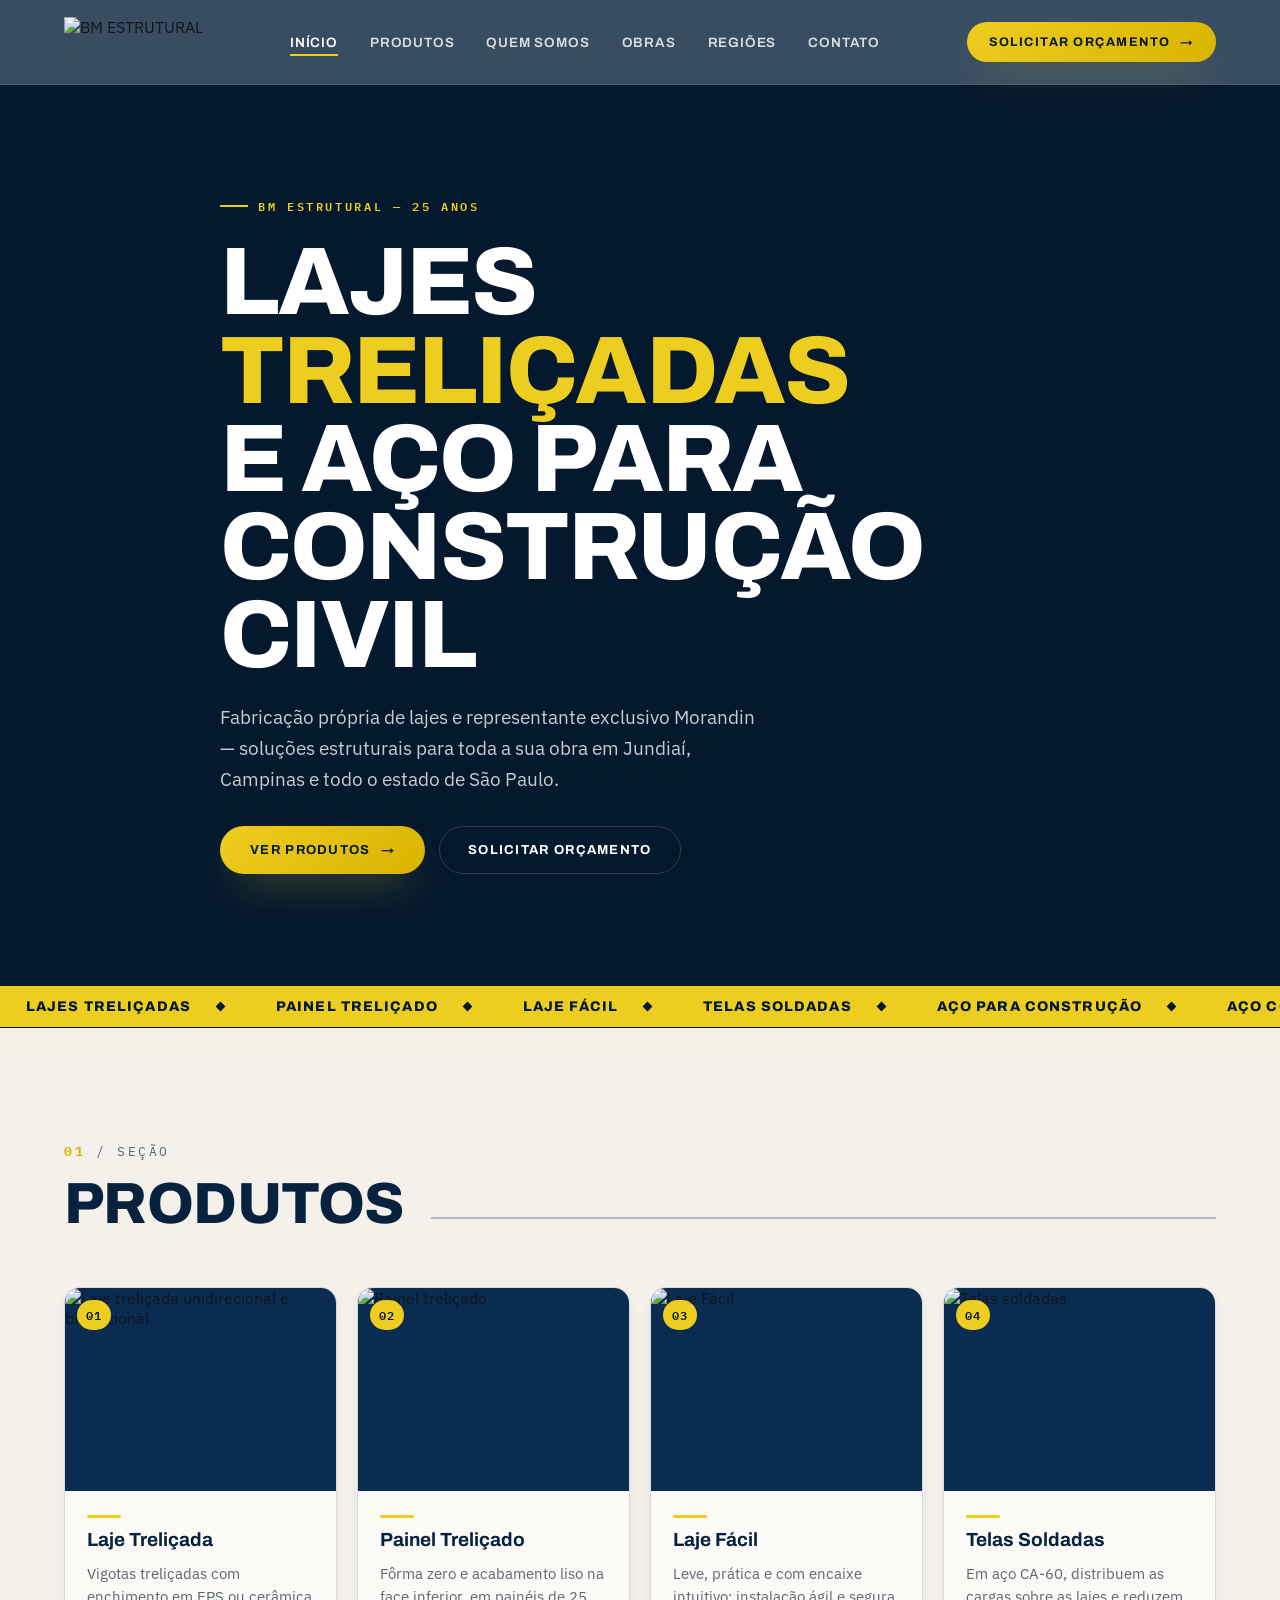
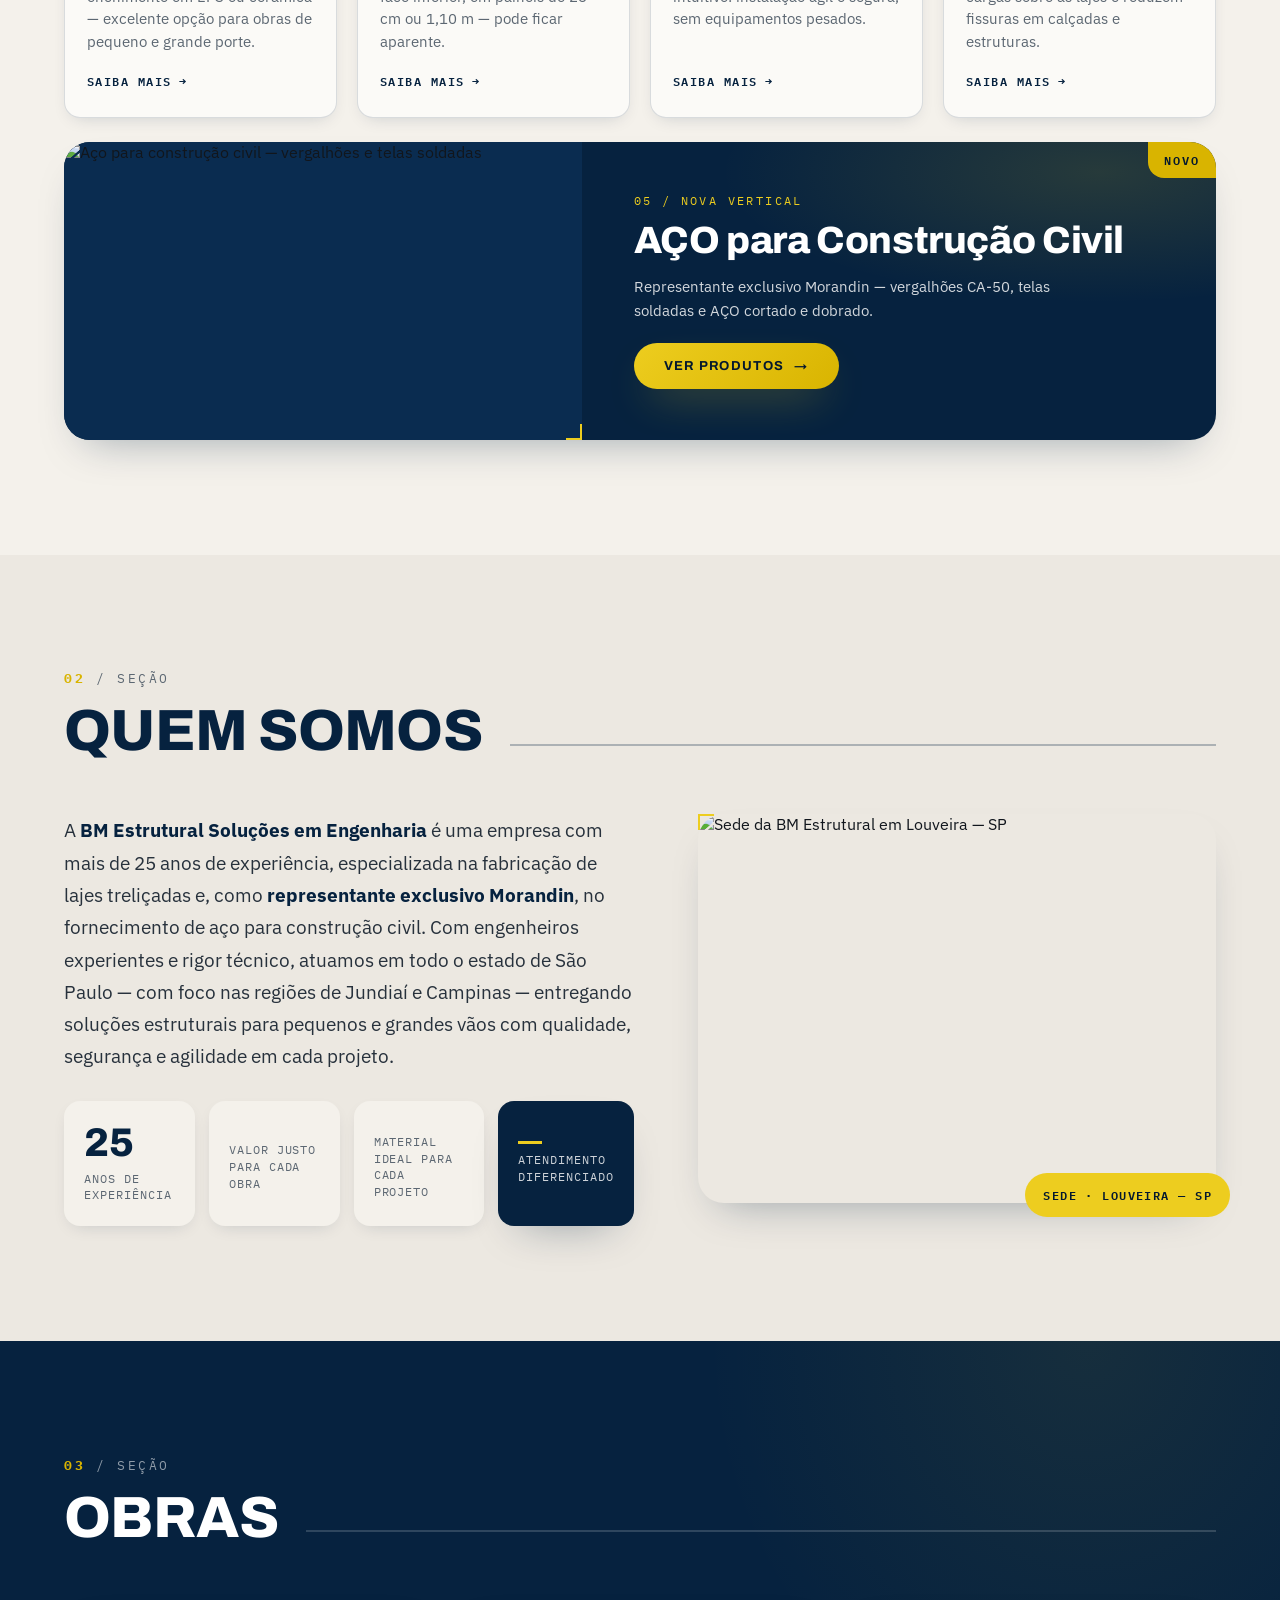
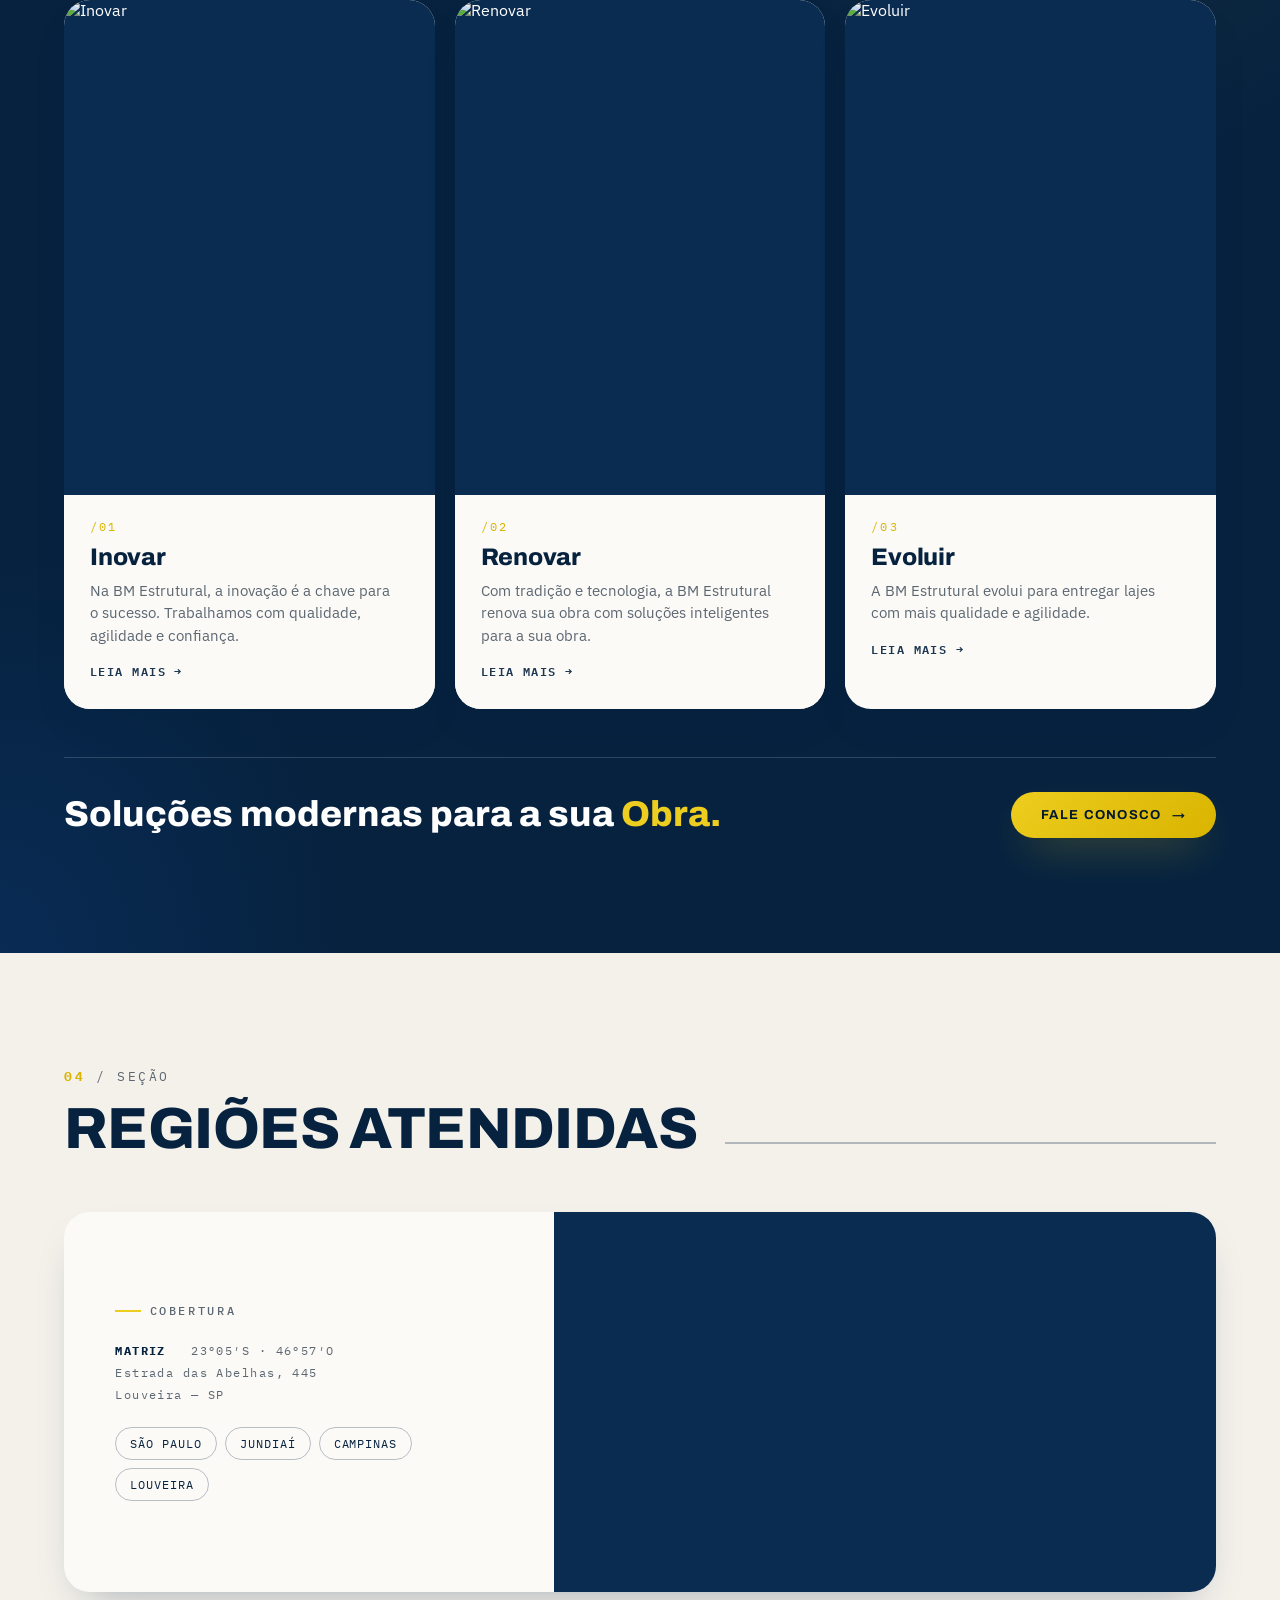
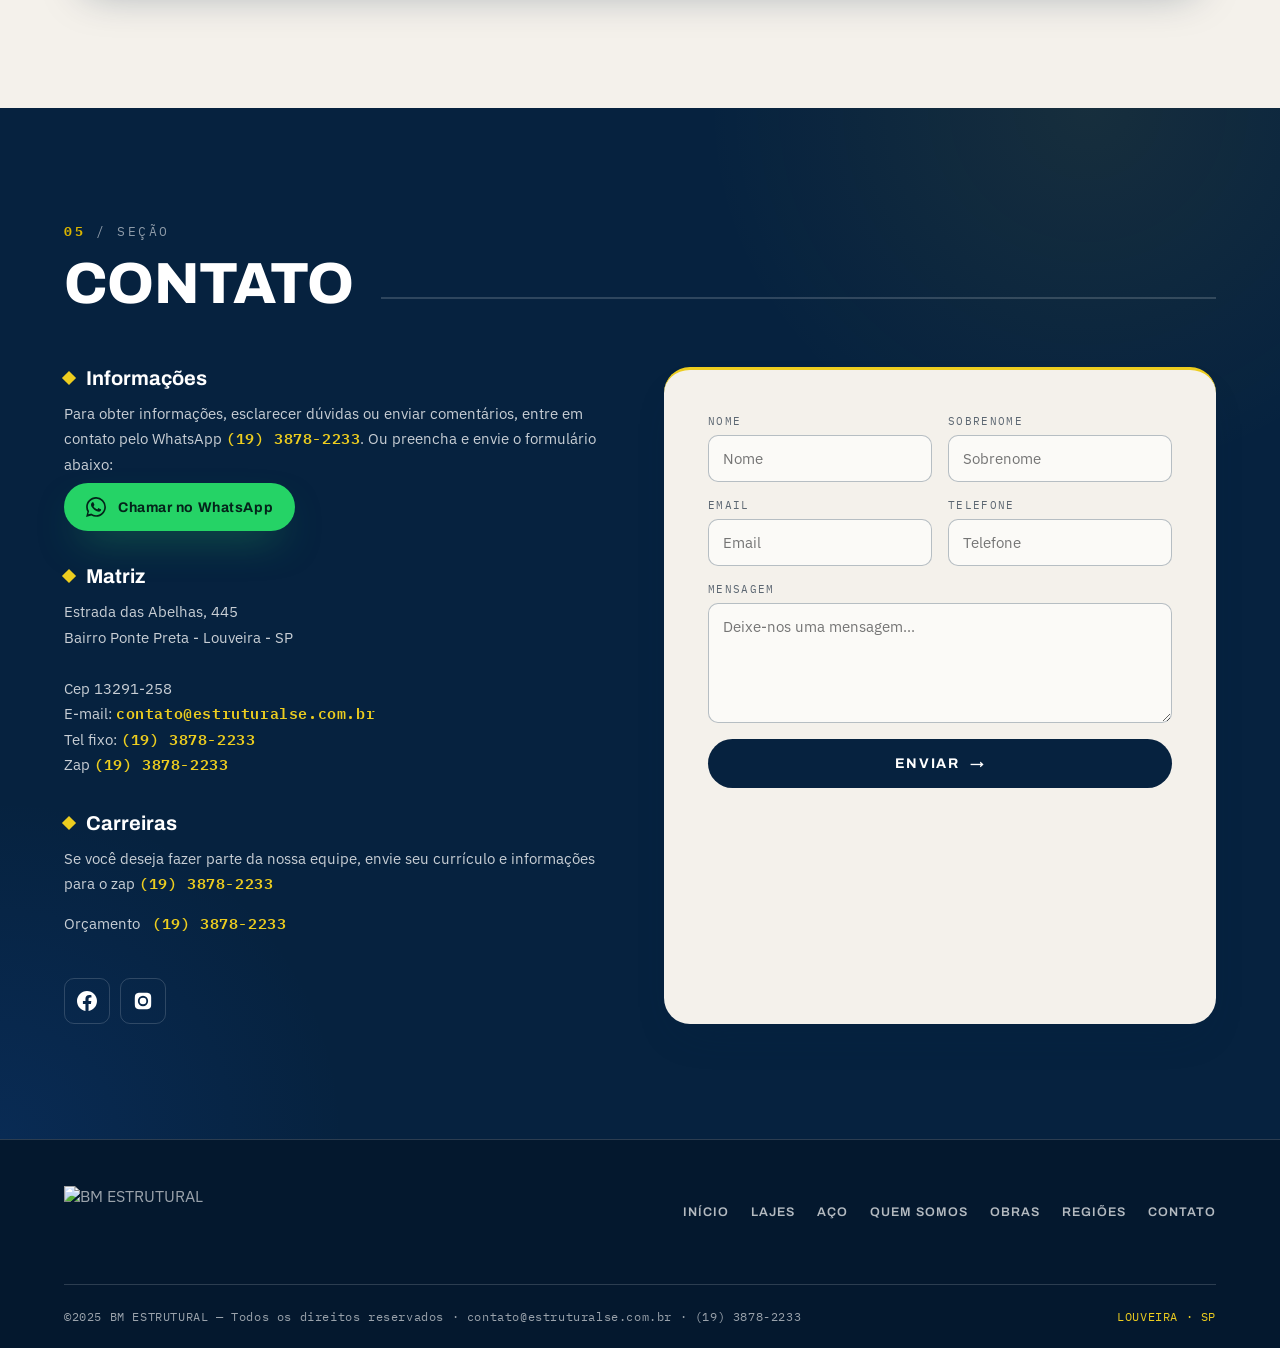
==== commit 122e48a5: "Add 3D cover flow carousel to 'lajes.html' and update styles in 'style.css'" ====
--- a/index.html
+++ b/index.html
@@ -11,7 +11,7 @@
 <link rel="stylesheet" href="styles/style.css">
 <style>
 /* ============================================================
-   ESTILOS DA HOME (index) — em <style> para não tocar style.css
+   ESTILOS DA HOME (index) — inline no head para não tocar style.css
    ============================================================ */
 
 /* ---- HERO com vídeo full-screen ---- */
@@ -140,11 +140,11 @@
 <!-- ============================ HEADER ============================ -->
 <header class="site-header" id="top">
   <div class="wrap header-inner">
-    <a class="brand" href="index.html" aria-label="BM Estrutural">
+    <a class="brand" href="#top-hero" aria-label="BM Estrutural">
       <img src="https://static.wixstatic.com/media/e9aa01_ae47d8bda54545b3a6e85fc1d8172524~mv2.png/v1/fill/w_350,h_192,al_c,q_85,enc_avif,quality_auto/LOGO%20SITE_SEM_FUNDO.png" alt="BM ESTRUTURAL">
     </a>
     <nav class="nav" id="nav">
-      <a href="#top" class="active">INÍCIO</a>
+      <a href="#top-hero" class="active">INÍCIO</a>
       <a href="#produtos">PRODUTOS</a>
       <a href="#quem-somos">QUEM SOMOS</a>
       <a href="#obras">OBRAS</a>
@@ -159,7 +159,7 @@
 <!-- mobile nav -->
 <div class="mnav" id="mnav">
   <button class="mclose" id="mclose" aria-label="Fechar">&times;</button>
-  <a href="#top">INÍCIO</a>
+  <a href="#top-hero">INÍCIO</a>
   <a href="#produtos">PRODUTOS</a>
   <a href="lajes.html">LAJES</a>
   <a href="aco.html">AÇO</a>
@@ -170,61 +170,22 @@
   <a class="cta-line" href="https://wa.me/551938782233" target="_blank" rel="noopener">Solicitar Orçamento &rarr;</a>
 </div>
 
-<!-- ============================ BANNER ROLÁVEL ============================ -->
-<section class="banner" id="banner">
-  <div class="banner-track" id="track">
-
-    <!-- SLIDE 1 — LAJES -->
-    <div class="slide">
-      <div class="slide-grid">
-        <div class="slide-copy">
-          <h1 class="slide-title">LAJES <span class="hl">TRELIÇADAS</span></h1>
-          <p class="slide-sub">Fabricação própria, 25 anos de experiência e atendimento em Jundiaí, Campinas e todo o estado de São Paulo — qualidade, segurança e agilidade em cada obra.</p>
-          <div class="slide-actions">
-            <a class="btn-solid" href="lajes.html">Ver Lajes <span>&rarr;</span></a>
-            <a class="btn-ghost" href="https://wa.me/551938782233" target="_blank" rel="noopener">Orçamento</a>
-          </div>
-        </div>
-        <div class="slide-media ticks">
-          <video
-            class="slide-video"
-            src="https://video.wixstatic.com/video/e9aa01_0ead27b3e69540c485024ad9b81a75a0/720p/mp4/file.mp4"
-            autoplay muted loop playsinline
-            poster="https://static.wixstatic.com/media/e9aa01_7f2531a2b18946e8a5536e801b9fc29f~mv2.jpg/v1/fill/w_1200,h_900,al_c,q_85,enc_avif,quality_auto/laje-trelicada-unidirecional-e-bidirecional-03.jpg"
-          ></video>
-          <div class="frame-meta"><span>BM / LAJES</span><span>SP — JUNDIAÍ · CAMPINAS</span></div>
-        </div>
-      </div>
-    </div>
-
-    <!-- SLIDE 2 — AÇO -->
-    <div class="slide">
-      <div class="slide-grid">
-        <div class="slide-copy">
-          <h1 class="slide-title">AÇO PARA <span class="hl">CONSTRUÇÃO CIVIL</span></h1>
-          <p class="slide-sub">Representante exclusivo Morandin — vergalhões, telas soldadas e aço cortado e dobrado, entregues na sua obra com qualidade certificada.</p>
-          <div class="slide-actions">
-            <a class="btn-solid" href="aco.html">Ver Produtos de AÇO <span>&rarr;</span></a>
-            <a class="btn-ghost" href="https://wa.me/551938782233" target="_blank" rel="noopener">Orçamento</a>
-          </div>
-        </div>
-        <div class="slide-media ticks">
-          <img src="https://static.wixstatic.com/media/e9aa01_6ea87fe0ab0b43cab3aceae7ac2d3e5d~mv2.jpg/v1/fill/w_1200,h_900,al_c,q_85,enc_avif,quality_auto/team-image4.jpg" alt="Telas soldadas e aço para construção civil">
-          <div class="frame-meta"><span>BM / AÇO</span><span>REPRESENTANTE MORANDIN</span></div>
-        </div>
-      </div>
-    </div>
-
-  </div>
-
-  <div class="banner-ui">
-    <div class="dots" id="dots">
-      <button class="dot active" data-i="0" aria-label="Slide 1"></button>
-      <button class="dot" data-i="1" aria-label="Slide 2"></button>
-    </div>
-    <div class="arrows">
-      <button class="arrow" id="prev" aria-label="Anterior">&larr;</button>
-      <button class="arrow" id="next" aria-label="Próximo">&rarr;</button>
+<!-- ============================ HERO COM VÍDEO FULL-SCREEN ============================ -->
+<section class="hero-video" id="top-hero">
+  <video
+    class="hero-bg-video"
+    src="https://video.wixstatic.com/video/e9aa01_0ead27b3e69540c485024ad9b81a75a0/720p/mp4/file.mp4"
+    autoplay muted loop playsinline
+    poster="https://static.wixstatic.com/media/e9aa01_0ead27b3e69540c485024ad9b81a75a0f000.jpg/v1/fill/w_1920,h_1080,al_c,q_85,enc_avif,quality_auto/e9aa01_0ead27b3e69540c485024ad9b81a75a0f000.jpg"
+  ></video>
+  <div class="hero-overlay"></div>
+  <div class="hero-content wrap">
+    <span class="hero-badge">BM ESTRUTURAL — 25 ANOS</span>
+    <h1 class="hero-title">LAJES <span class="hl">TRELIÇADAS</span><br>E AÇO PARA<br>CONSTRUÇÃO CIVIL</h1>
+    <p class="hero-sub">Fabricação própria de lajes e representante exclusivo Morandin — soluções estruturais para toda a sua obra em Jundiaí, Campinas e todo o estado de São Paulo.</p>
+    <div class="hero-actions">
+      <a class="btn-solid" href="#produtos">Ver Produtos <span>&rarr;</span></a>
+      <a class="btn-ghost" href="https://wa.me/551938782233" target="_blank" rel="noopener">Solicitar Orçamento</a>
     </div>
   </div>
 </section>
@@ -317,10 +278,10 @@
       <div class="sec-rule"></div>
     </div>
 
-    <div class="about-grid">
+    <div class="about-grid" style="align-items:start">
       <div class="about-copy">
         <p class="lead reveal">A <b>BM Estrutural Soluções em Engenharia</b> é uma empresa com mais de 25 anos de experiência, especializada na fabricação de lajes treliçadas e, como <b>representante exclusivo Morandin</b>, no fornecimento de aço para construção civil. Com engenheiros experientes e rigor técnico, atuamos em todo o estado de São Paulo — com foco nas regiões de Jundiaí e Campinas — entregando soluções estruturais para pequenos e grandes vãos com qualidade, segurança e agilidade em cada projeto.</p>
-        <div class="stats reveal d1">
+        <div class="stats reveal d1" style="grid-template-columns:repeat(4,1fr)">
           <div class="stat"><span class="big">25</span><span class="lbl">Anos de Experiência</span></div>
           <div class="stat"><div class="mk"></div><span class="lbl">Valor Justo para cada Obra</span></div>
           <div class="stat"><div class="mk"></div><span class="lbl">Material ideal para cada Projeto</span></div>
@@ -348,7 +309,9 @@
 
     <div class="obras-grid">
       <article class="obra reveal">
-        <img src="https://static.wixstatic.com/media/e9aa01_ff613288d5854aed8b9f62fb353d37e6~mv2.png/v1/crop/x_7,y_0,w_595,h_733/fill/w_600,h_740,al_c,q_85,enc_avif,quality_auto/1.png" alt="Inovar">
+        <div class="obra-img">
+          <img src="https://static.wixstatic.com/media/e9aa01_ff613288d5854aed8b9f62fb353d37e6~mv2.png/v1/crop/x_7,y_0,w_595,h_733/fill/w_600,h_740,al_c,q_85,enc_avif,quality_auto/1.png" alt="Inovar">
+        </div>
         <div class="obra-body">
           <span class="n">/01</span>
           <h3>Inovar</h3>
@@ -358,7 +321,9 @@
       </article>
 
       <article class="obra reveal d1">
-        <img src="https://static.wixstatic.com/media/e9aa01_f83e9d99d41247e49c2555263e02933e~mv2.png/v1/crop/x_121,y_0,w_693,h_854/fill/w_600,h_740,al_c,q_85,enc_avif,quality_auto/2.png" alt="Renovar">
+        <div class="obra-img">
+          <img src="https://static.wixstatic.com/media/e9aa01_f83e9d99d41247e49c2555263e02933e~mv2.png/v1/crop/x_121,y_0,w_693,h_854/fill/w_600,h_740,al_c,q_85,enc_avif,quality_auto/2.png" alt="Renovar">
+        </div>
         <div class="obra-body">
           <span class="n">/02</span>
           <h3>Renovar</h3>
@@ -368,7 +333,9 @@
       </article>
 
       <article class="obra reveal d2">
-        <img src="https://static.wixstatic.com/media/e9aa01_ebe5f9f6d71148a39f2510c1b531b08d~mv2.png/v1/crop/x_57,y_0,w_689,h_849/fill/w_600,h_740,al_c,q_85,enc_avif,quality_auto/3.png" alt="Evoluir">
+        <div class="obra-img">
+          <img src="https://static.wixstatic.com/media/e9aa01_ebe5f9f6d71148a39f2510c1b531b08d~mv2.png/v1/crop/x_57,y_0,w_689,h_849/fill/w_600,h_740,al_c,q_85,enc_avif,quality_auto/3.png" alt="Evoluir">
+        </div>
         <div class="obra-body">
           <span class="n">/03</span>
           <h3>Evoluir</h3>
--- a/styles/style.css
+++ b/styles/style.css
@@ -575,7 +575,7 @@
    POR QUE ESCOLHER / DIFERENCIAIS — grade de cards
    ============================================================ */
 .why-grid{display:grid;grid-template-columns:repeat(auto-fit,minmax(220px,1fr));gap:2px;background:var(--line);border:1px solid var(--line)}
-.on-navy .why-grid{background:var(--line-light);border-color:var(--line-light)}
+
 .why-card{
   background:var(--concrete-2);padding:30px 26px;display:flex;flex-direction:column;gap:14px;min-height:170px;
 }
